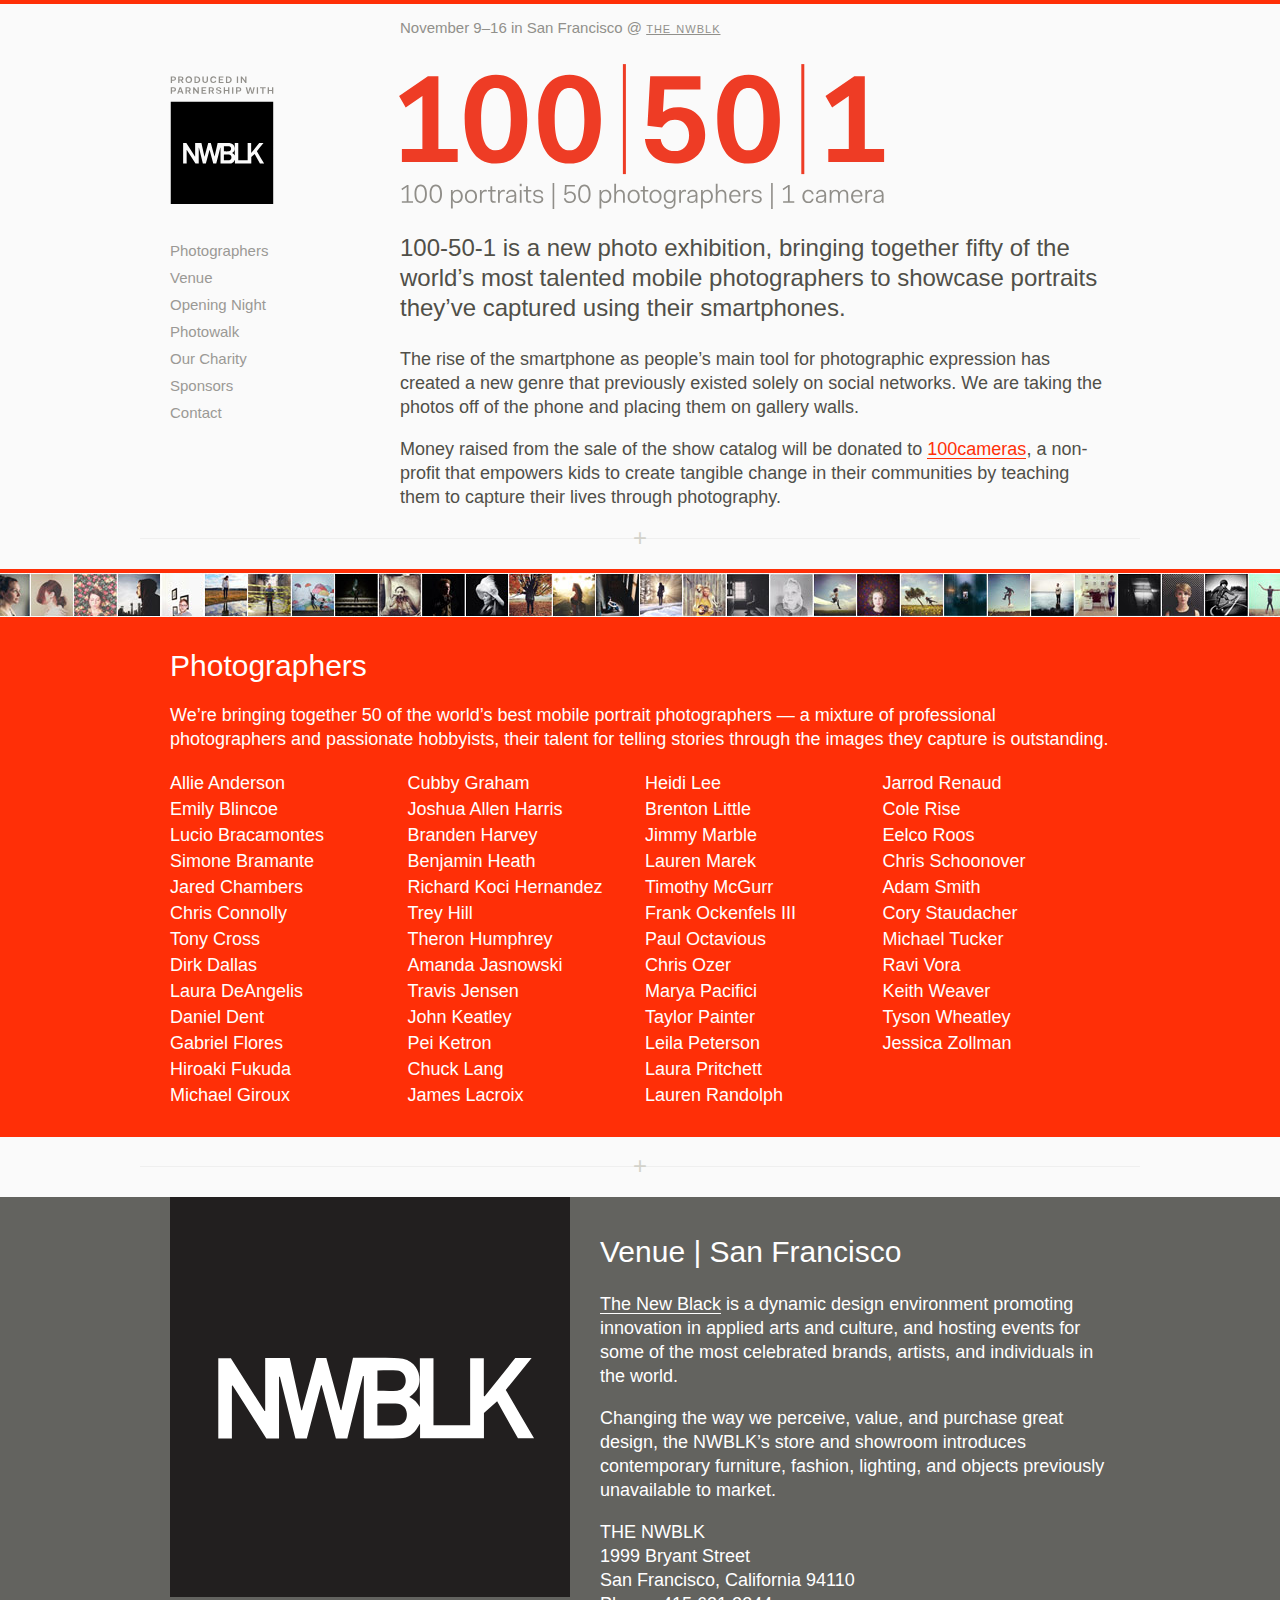
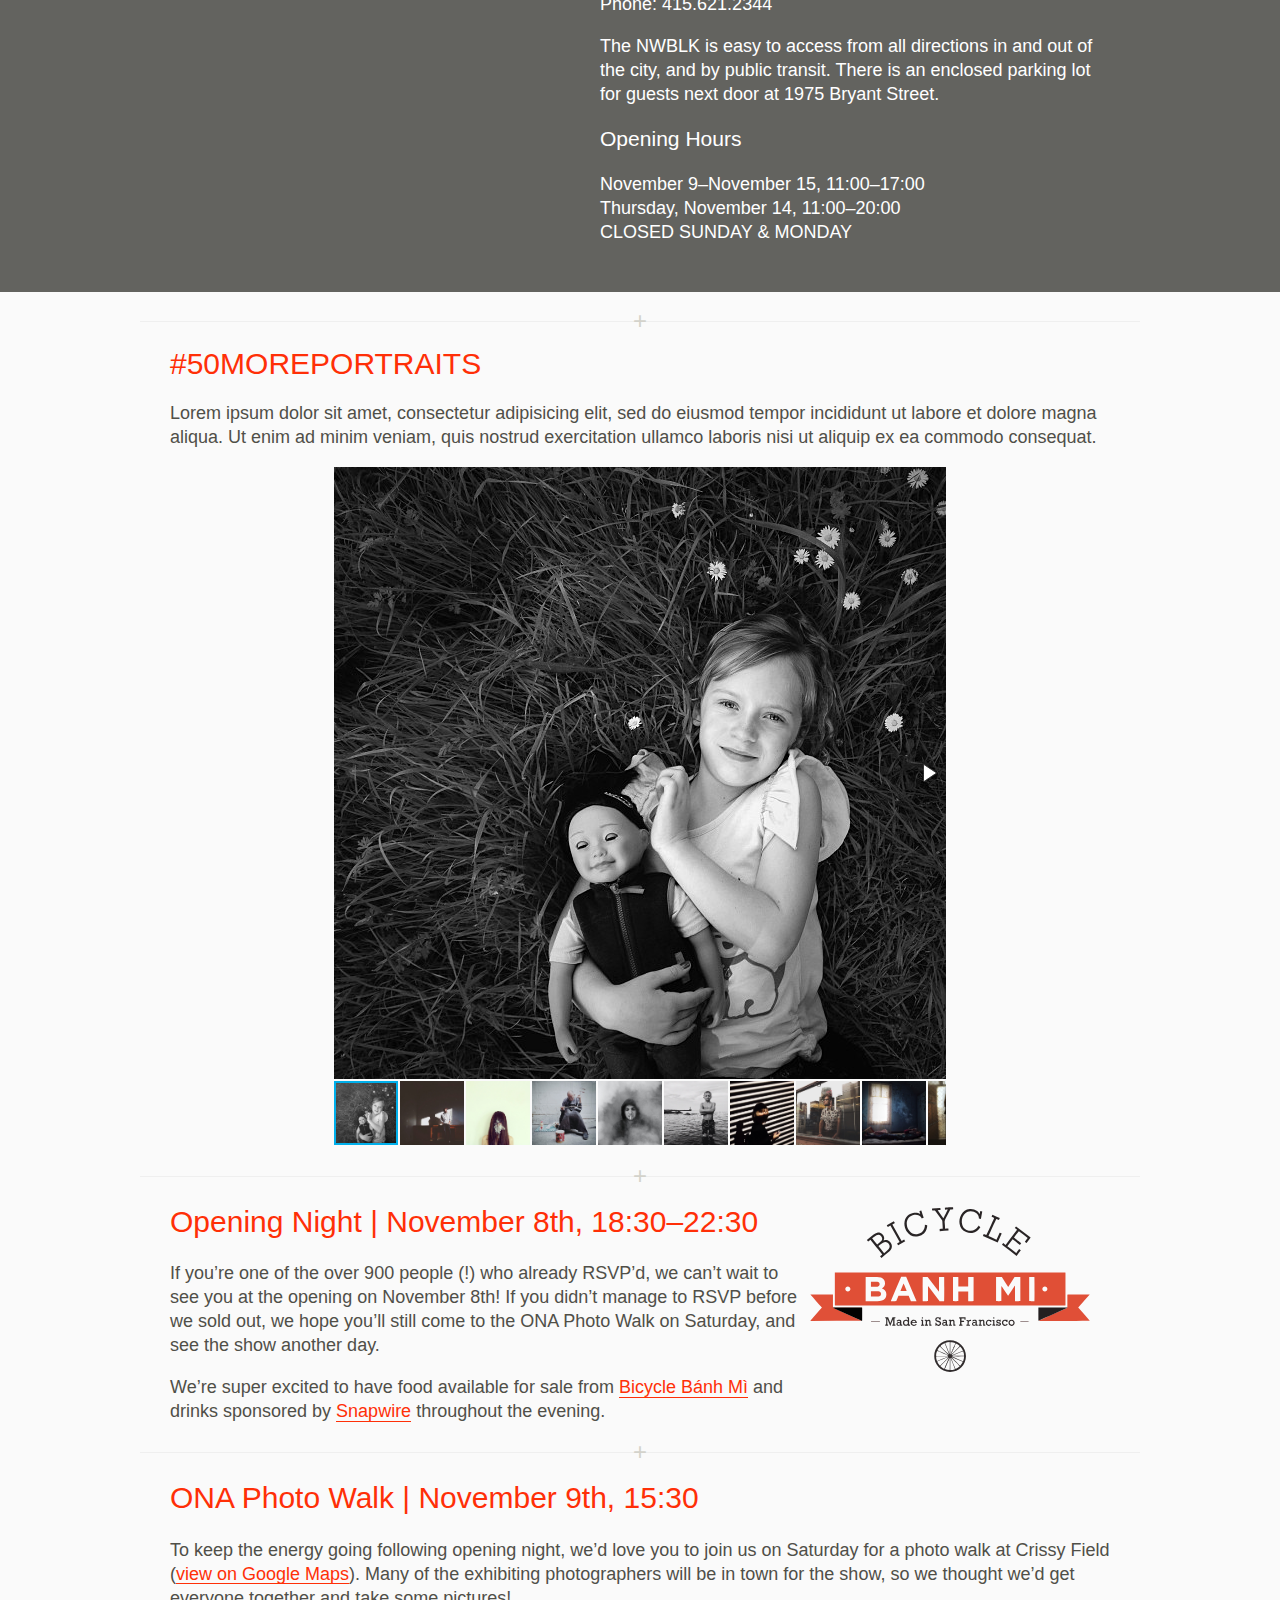
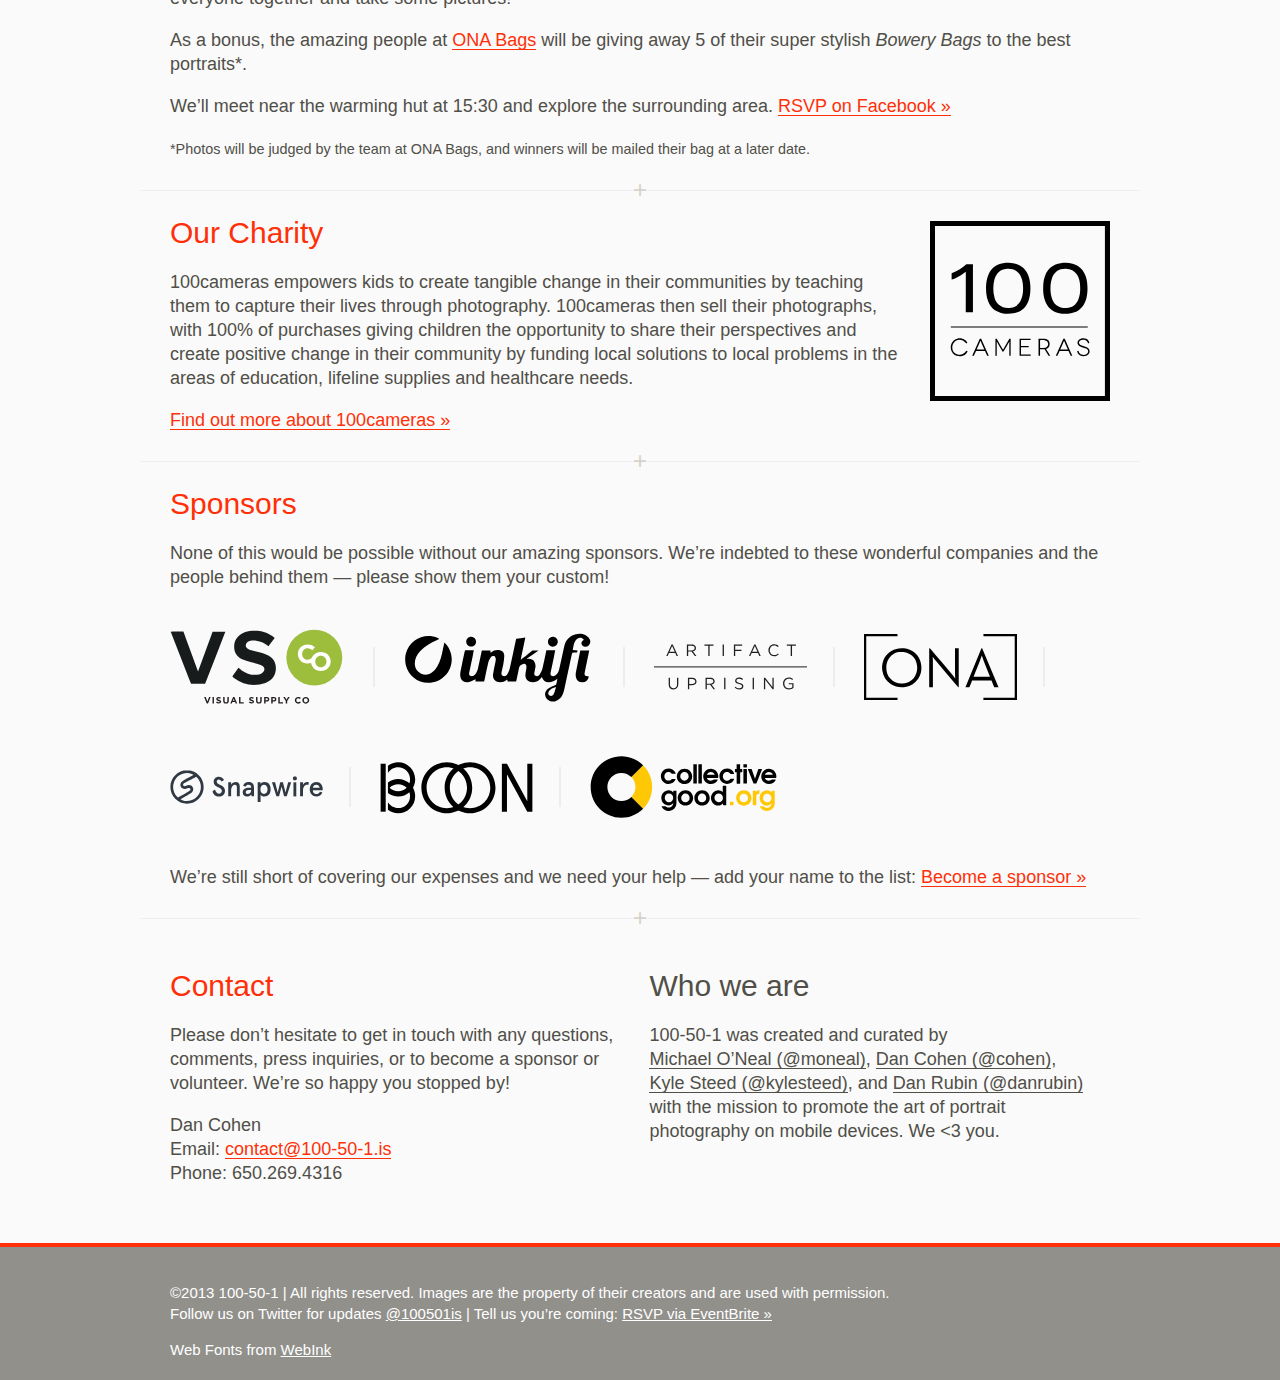
==== 100-50-1.is/index-gallery-dev.html @ 023e26a2 "initial commit" ====
<!DOCTYPE html>
<!--[if lt IE 7]>      <html class="no-js lt-ie9 lt-ie8 lt-ie7"> <![endif]-->
<!--[if IE 7]>         <html class="no-js lt-ie9 lt-ie8"> <![endif]-->
<!--[if IE 8]>         <html class="no-js lt-ie9"> <![endif]-->
<!--[if gt IE 8]><!--> <html class="no-js"> <!--<![endif]-->
    <head>
        <meta charset="utf-8">
        <meta http-equiv="X-UA-Compatible" content="IE=edge,chrome=1">
        <title>100 | 50 | 1 :: 100 portraits, 50 photographers, 1 camera</title>
        <meta name="description" content="100-50-1 is a new photo exhibition, bringing together fifty of the world's most talented mobile photographers to showcase portraits they've captured using their smartphones.">
        <meta name="viewport" content="width=device-width">

        <link rel="stylesheet" href="css/normalize.min.css">
        <link rel="stylesheet" href="css/main.css">
        <link rel="stylesheet" href="js/fotorama-4.6.2/fotorama.css">

        <script src="js/vendor/jquery-1.10.1.min.js"></script>
        <script src="js/fotorama-4.6.2/fotorama.js" charset="utf-8"></script>
        <script src="js/vendor/modernizr-2.6.2-respond-1.1.0.min.js"></script>

        <link href="http://fnt.webink.com/wfs/webink.css/?project=64537E2C-FC84-4438-88D6-CEEAB13E8E3E&fonts=89A66581-A3F4-3AAE-45FD-F57659794979:f=FaktPro-Blond,32A08701-00DD-59BB-ADAB-E9D993C40896:f=FaktPro-SemiBold" rel="stylesheet" type="text/css"/>
    </head>
    <body>
        <!--[if lt IE 7]>
            <p class="chromeframe">You are using an <strong>outdated</strong> browser. Please <a href="http://browsehappy.com/">upgrade your browser</a> or <a href="http://www.google.com/chromeframe/?redirect=true">activate Google Chrome Frame</a> to improve your experience.</p>
        <![endif]-->

        <div class="header-container">
            <header class="wrapper clearfix">
                <h1 class="title">100 | 50 | 1: 100 portraits, 50 photographers, 1 camera</h1>
                <p><b>November 9&ndash;16</b> in San Francisco @ <a href="#venue">the nwblk</a></p>
                <nav>
                    <ul>
                        <li><a href="#photographers">Photographers</a></li>
                        <li><a href="#venue">Venue</a></li>
                        <li><a href="#opening">Opening Night</a></li>
                        <li><a href="#photowalk">Photowalk</a></li>
                        <li><a href="#ourcharity">Our Charity</a></li>
                        <li><a href="#sponsors">Sponsors</a></li>
                        <li><a href="#contact">Contact</a></li>
                    </ul>
                </nav>
            </header>
        </div>

        <div class="main-container">
            <div class="main wrapper clearfix">

                <article id="about">
                    <section>
                        <h2>About</h2>
                        <p><b>100-50-1</b> is a new photo exhibition, bringing together fifty of the world&rsquo;s most talented mobile photographers to showcase portraits they&rsquo;ve captured using their smartphones.</p>

                        <p>The rise of the smartphone as people&rsquo;s main tool for photographic expression has created a new genre that previously existed solely on social networks. We are taking the photos off of the phone and placing them on gallery walls.<!-- <a href="http://100-50-1.eventbrite.com/">RSVP for opening night &raquo;</a> --></p>

                        <p>Money raised from the sale of the show catalog will be donated to <a href="#ourcharity">100cameras</a>, a non-profit that empowers kids to create tangible change in their communities by teaching them to capture their lives through photography.</p>
                    </section>
                </article>

            <div class="photographers-container">
                <article id="photographers">
                    <section class="clearfix">
                        <h2>Photographers</h2>
                        <p>We&rsquo;re bringing together 50 of the world&rsquo;s best mobile portrait photographers — a mixture of professional photographers and passionate hobbyists, their talent for telling stories through the images they capture is outstanding.</p>

                        <ul>
                            <li><a href="http://instagram.com/allistrange">Allie Anderson</a></li>

                            <li><a href="http://instagram.com/thuglifeforevs">Emily Blincoe</a></li>
                            <li><a href="http://instagram.com/luciomx">Lucio Bracamontes</a></li>
                            <li><a href="http://instagram.com/brahmino">Simone Bramante</a></li>

                            <li><a href="http://instagram.com/jaredchambers">Jared Chambers</a></li>
                            <li><a href="http://instagram.com/chrisconnolly">Chris Connolly</a></li>
                            <li><a href="http://instagram.com/tonycross">Tony Cross</a></li>

                            <li><a href="http://instagram.com/dirka">Dirk Dallas</a></li>
                            <li><a href="http://instagram.com/lauradeangelis">Laura DeAngelis</a></li>
                            <li><a href="http://instagram.com/ddent">Daniel Dent</a></li>

                            <li><a href="http://instagram.com/_gabrielflores">Gabriel Flores</a></li>
                            <li><a href="http://instagram.com/hirozzzz">Hiroaki Fukuda</a></li>

                            <li><a href="http://instagram.com/michaelgiroux">Michael Giroux</a></li>
                            <li><a href="http://instagram.com/cubbygraham">Cubby Graham</a></li>

                            <li><a href="http://instagram.com/joshua_allen_harris">Joshua Allen Harris</a></li>
                            <li><a href="http://instagram.com/brandenharvey">Branden Harvey</a></li>
                            <li><a href="http://instagram.com/benjaminheath">Benjamin Heath</a></li>
                            <li><a href="http://instagram.com/koci">Richard Koci Hernandez</a></li>
                            <li><a href="http://instagram.com/squarerootof9">Trey Hill</a></li>
                            <li><a href="http://instagram.com/thiswildidea">Theron Humphrey</a></li>

                            <li><a href="http://instagram.com/hokaytokay">Amanda Jasnowski</a></li>
                            <li><a href="http://instagram.com/travisjensen">Travis Jensen</a></li>

                            <li><a href="http://instagram.com/johnkeatley">John Keatley</a></li>
                            <li><a href="http://instagram.com/pketron">Pei Ketron</a></li>

                            <li><a href="http://instagram.com/rollerodyssey">Chuck Lang</a></li>
                            <li><a href="http://instagram.com/jameslacroix">James Lacroix</a></li>
                            <li><a href="http://instagram.com/badtzxo">Heidi Lee</a></li>
                            <li><a href="http://instagram.com/brenton_clarke">Brenton Little</a></li>

                            <li><a href="http://instagram.com/jimmymarble">Jimmy Marble</a></li>
                            <li><a href="http://instagram.com/laurenmarek">Lauren Marek</a></li>
                            <li><a href="http://instagram.com/13thwitness">Timothy McGurr</a></li>

                            <li><a href="http://instagram.com/fwo3">Frank Ockenfels III</a></li>
                            <li><a href="http://instagram.com/pauloctavious">Paul Octavious</a></li>
                            <li><a href="http://instagram.com/chrisozer">Chris Ozer</a></li>

                            <li><a href="http://instagram.com/_marya_">Marya Pacifici</a></li>
                            <li><a href="http://instagram.com/tpainter">Taylor Painter</a></li>
                            <li><a href="http://instagram.com/dearleila">Leila Peterson</a></li>
                            <li><a href="http://instagram.com/bythebrush">Laura Pritchett</a></li>

                            <li><a href="http://instagram.com/laurenlemon">Lauren Randolph</a></li>
                            <li><a href="http://instagram.com/jarrodreno">Jarrod Renaud</a></li>
                            <li><a href="http://instagram.com/colerise">Cole Rise</a></li>
                            <li><a href="http://instagram.com/croyable">Eelco Roos</a></li>

                            <li><a href="http://instagram.com/cschoonover">Chris Schoonover</a></li>
                            <li><a href="http://instagram.com/adamjoelsmith">Adam Smith</a></li>
                            <li><a href="http://instagram.com/withhearts">Cory Staudacher</a></li>

                            <li><a href="http://instagram.com/mchltckr">Michael Tucker</a></li>

                            <li><a href="http://instagram.com/ravivora">Ravi Vora</a></li>

                            <li><a href="http://instagram.com/keithweaver">Keith Weaver</a></li>
                            <li><a href="http://instagram.com/twheat">Tyson Wheatley</a></li>

                            <li><a href="http://instagram.com/jayzombie">Jessica Zollman</a></li>
                        </ul>
                    </section>
                </article>
            </div>

            <div class="venue-container">
                <article id="venue">
                    <section>
                        <h2>Venue <span>|</span> San Francisco</h2>
                        <p><a href="http://thenwblk.com/">The New Black</a> is a dynamic design environment promoting innovation in applied arts and culture, and hosting events for some of the most celebrated brands, artists, and individuals in the world.</p>

                        <p>Changing the way we perceive, value, and purchase great design, the NWBLK&rsquo;s store and showroom introduces contemporary furniture, fashion, lighting, and objects previously unavailable to market.</p>

                        <p><b>THE NWBLK</b><br>
                        1999 Bryant Street<br>
                        San Francisco, California 94110<br>
                        Phone: 415.621.2344</p>

                        <p>The NWBLK is easy to access from all directions in and out of the city, and by public transit. There is an enclosed parking lot for guests next door at 1975 Bryant Street.</p>

                        <h3>Opening Hours</h3>
                        <p>November 9&ndash;November 15, 11:00&ndash;17:00<br>
                            Thursday, November 14, 11:00&ndash;20:00<br>
                            CLOSED SUNDAY &amp; MONDAY</p>
                    </section>
                </article>
            </div>

            <article id="gallery-50more" class="gallery">
                <section>
                    <h2>#50MOREPORTRAITS</h2>
                    <p>Lorem ipsum dolor sit amet, consectetur adipisicing elit, sed do eiusmod tempor incididunt ut labore et dolore magna aliqua. Ut enim ad minim veniam, quis nostrud exercitation ullamco laboris nisi ut aliquip ex ea commodo consequat.</p>
                    <div class="fotorama" data-nav="thumbs">
                      <img src="img/50MORE/athousandstars.jpg"/>
                      <img src="img/50MORE/atvlobos.jpg"/>
                      <img src="img/50MORE/axlif.jpg"/>
                      <img src="img/50MORE/bannybobanny.jpg"/>
                      <img src="img/50MORE/benjaminedward.jpg"/>
                      <img src="img/50MORE/curious2119.jpg"/>
                      <img src="img/50MORE/danielseunglee.jpg"/>
                      <img src="img/50MORE/donalrey.jpg"/>
                      <img src="img/50MORE/durty2shoes.jpg"/>
                      <img src="img/50MORE/eddielago.jpg"/>
                      <img src="img/50MORE/eknightmare.jpg"/>
                      <img src="img/50MORE/elizabethgilmore.jpg"/>
                      <img src="img/50MORE/emaritraffie.jpg"/>
                      <img src="img/50MORE/farhadsamari.jpg"/>
                      <img src="img/50MORE/jasonmpeterson.jpg"/>
                      <img src="img/50MORE/jordonious.jpg"/>
                      <img src="img/50MORE/joshuandrson.jpg"/>
                      <img src="img/50MORE/k_mao.jpg"/>
                      <img src="img/50MORE/kamercer.jpg"/>
                      <img src="img/50MORE/kat_in_nyc.jpg"/>
                      <img src="img/50MORE/kimhaggstrom.jpg"/>
                      <img src="img/50MORE/klodid.jpg"/>
                      <img src="img/50MORE/kristinrogers.jpg"/>
                      <img src="img/50MORE/lindleymarie.jpg"/>
                      <img src="img/50MORE/lorenbaxter.jpg"/>
                      <img src="img/50MORE/mariannehope.jpg"/>
                      <img src="img/50MORE/mariterecr.jpg"/>
                      <img src="img/50MORE/mark_saldana.jpg"/>
                      <img src="img/50MORE/matthewdenis.jpg"/>
                      <img src="img/50MORE/mikestinson.jpg"/>
                      <img src="img/50MORE/mitchclark.jpg"/>
                      <img src="img/50MORE/noahsheldon.jpg"/>
                      <img src="img/50MORE/palomaparrot.jpg"/>
                      <img src="img/50MORE/petehalvorsen.jpg"/>
                      <img src="img/50MORE/puanindya.jpg"/>
                      <img src="img/50MORE/reallykindofamazing.jpg"/>
                      <img src="img/50MORE/rodneywithers.jpg"/>
                      <img src="img/50MORE/saliminima.jpg"/>
                      <img src="img/50MORE/sashafoto.jpg"/>
                      <img src="img/50MORE/saysthefox.jpg"/>
                      <img src="img/50MORE/shawnroller.jpg"/>
                      <img src="img/50MORE/speeppola.jpg"/>
                      <img src="img/50MORE/sweatengine.jpg"/>
                      <img src="img/50MORE/timlampe.jpg"/>
                      <img src="img/50MORE/trevortht.jpg"/>
                      <img src="img/50MORE/trevortraynor.jpg"/>
                      <img src="img/50MORE/vananooch.jpg"/>
                      <img src="img/50MORE/veekster.jpg"/>
                      <img src="img/50MORE/whighfield.jpg"/>
                      <img src="img/50MORE/xantheb.jpg"/>
                    </div>
                </section>
            </article>

            <article id="opening">
                <section>
                    <h2>Opening Night <span>|</span> November 8th, 18:30&ndash;22:30</h2>
                    <p>If you&rsquo;re one of the over 900 people (!) who already RSVP&rsquo;d, we can&rsquo;t wait to see you at the opening on November 8th! If you didn&rsquo;t manage to RSVP before we sold out, we hope you&rsquo;ll still come to the ONA Photo Walk on Saturday, and see the show another day.</p>

                    <p>We&rsquo;re super excited to have food available for sale from <a href="http://eatbanhmi.com">Bicycle B&aacute;nh M&igrave;</a> and drinks sponsored by <a href="http://snapwi.re/">Snapwire</a> throughout the evening.</p>
                </section>
            </article>

            <div class="photowalk-container">
                <article id="photowalk">
                    <section>
                        <h2>ONA Photo Walk <span>|</span> November 9th, 15:30</h2>
                        <p>To keep the energy going following opening night, we&rsquo;d love you to join us on Saturday for a photo walk at Crissy Field (<a href="https://maps.google.com/maps?q=Crissy+Field+Warming+Huts+Bookstore+%26+Cafe&hl=en&ll=37.808699,-122.470715&spn=0.012528,0.019205&sll=27.698638,-83.804601&sspn=14.347868,19.665527&t=h&z=16&iwloc=A"> view on Google Maps</a>). Many of the exhibiting photographers will be in town for the show, so we thought we&rsquo;d get everyone together and take some pictures!</p>

                        <p>As a bonus, the amazing people at <a href="http://onabags.com/">ONA Bags</a> will be giving away 5 of their super stylish <i>Bowery Bags</i> to the best portraits<!--  that use the <b>#100501photowalk</b> hashtag -->*.</p>

                        <p>We&rsquo;ll meet near the warming hut at 15:30 and explore the surrounding area. <a href="https://www.facebook.com/events/416431878457251/">RSVP on Facebook &raquo;</a></p>

                        <p><small>*Photos will be judged by the team at ONA Bags, and winners will be mailed their bag at a later date.</small></p>
                    </section>
                </article>
            </div>

                <article id="ourcharity">
                    <section>
                        <h2>Our Charity</h2>
                        <p><b>100cameras</b> empowers kids to create tangible change in their communities by teaching them to capture their lives through photography. 100cameras then sell their photographs, with 100% of purchases giving children the opportunity to share their perspectives and create positive change in their community by funding local solutions to local problems in the areas of education, lifeline supplies and healthcare needs.</p>

                        <p><a href="http://100cameras.org/">Find out more about 100cameras &raquo;</a></p>
                    </section>
                </article>

                <article id="sponsors">
                    <section>
                        <h2>Sponsors</h2>
                        <p>None of this would be possible without our amazing sponsors. We&rsquo;re indebted to these wonderful companies and the people behind them — please show them your custom!</p>

                        <ul class="clearfix">
                            <li class="vsco"><a href="http://vsco.co/" title="Visual Supply Co">VSCO</a></li>
                            <li class="inkifi"><a href="http://inkifi.com/">Inkifi</a></li>
                            <li class="artifactuprising"><a href="http://artifactuprising.com/">Artifact Uprising</a></li>
                            <li class="ona"><a href="http://onabags.com/">ONA Bags</a></li>
                            <li class="snapwire"><a href="http://snapwi.re/">Snapwire</a></li>
                            <li class="boon"><a href="http://http://boondesign.com/">Boon Design</a></li>
                            <li class="collectivegood"><a href="http://collectivegood.org/">Collective Good</a></li>
                        </ul>

                        <p>We&rsquo;re still short of covering our expenses and we need your help — add your name to the list: <a href="mailto:contact@100-50-1.is?subject=[100-50-1] Sponsorship">Become a sponsor &raquo;</a></p>
                    </section>
                </article>

                <article id="contact" class="clearfix">
                    <section>
                        <h2>Contact</h2>
                        <p>Please don&rsquo;t hesitate to get in touch with any questions, comments, press inquiries, or to become a sponsor or volunteer. We&rsquo;re so happy you stopped by!

                        <p><b>Dan Cohen</b><br>
                        Email: <a href="mailto:contact@100-50-1.is?subject=[100-50-1] ">contact@100-50-1.is</a><br>
                        Phone: 650.269.4316</p>
                    </section>

                    <section>
                        <h2>Who we are</h2>
                        <p><b>100-50-1</b> was created and curated by <a href="http://instagram.com/moneal">Michael O&rsquo;Neal (@moneal)</a>, <a href="http://instagram.com/cohen">Dan Cohen (@cohen)</a>, <a href="http://instagram.com/kylesteed">Kyle Steed (@kylesteed)</a>, and <a href="http://instagram.com/danrubin">Dan Rubin (@danrubin)</a> with the mission to promote the art of portrait photography on mobile devices. We <3 you.</p>
                    </section>
                </article>

            </div> <!-- #main -->
        </div> <!-- #main-container -->

        <div class="footer-container">
            <footer class="wrapper">
                <p><b>&copy;2013 100-50-1</b> | All rights reserved. Images are the property of their creators and are used with permission.<br>
                Follow us on Twitter for updates <a href="http://twitter.com/100501is">@100501is</a> | Tell us you&rsquo;re coming: <a href="http://100-50-1.eventbrite.com/">RSVP via EventBrite &raquo;</a></p>

                <div id="webink-badge">
                    Web Fonts from <a href="http://www.webink.com">WebInk</a>
                </div>
            </footer>
        </div>

        <script>
          (function(i,s,o,g,r,a,m){i['GoogleAnalyticsObject']=r;i[r]=i[r]||function(){
          (i[r].q=i[r].q||[]).push(arguments)},i[r].l=1*new Date();a=s.createElement(o),
          m=s.getElementsByTagName(o)[0];a.async=1;a.src=g;m.parentNode.insertBefore(a,m)
          })(window,document,'script','//www.google-analytics.com/analytics.js','ga');

          ga('create', 'UA-43973835-1', '100-50-1.is');
          ga('send', 'pageview');
        </script>
    </body>
</html>
---- 100-50-1.is/css/main.css ----
/* ==========================================================================
   HTML5 Boilerplate styles - h5bp.com (generated via initializr.com)
   ========================================================================== */

html,
button,
input,
select,
textarea {
    color:#504f48;
}

body {
    font-size:1em;
    line-height:1.4;
}

::-moz-selection {
    background:#b3d4fc;
    text-shadow:none;
}

::selection {
    background:#b3d4fc;
    text-shadow:none;
}

hr {
    display:block;
    height:1px;
    border:0;
    border-top:1px solid #ccc;
    margin:1em 0;
    padding:0;
}

img {
    vertical-align:middle;
}

fieldset {
    border:0;
    margin:0;
    padding:0;
}

textarea {
    resize:vertical;
}

.chromeframe {
    margin:0.2em 0;
    background:#ccc;
    color:#000;
    padding:0.2em 0;
}


/* ===== Initializr Styles ==================================================
   Author:Jonathan Verrecchia - verekia.com/initializr/responsive-template
   ========================================================================== */

body {
    font:18px/24px FaktPro-Blond, Helvetica, Helvetica Neue, Arial;
}

h1, h2, h3, b {
    font-family:FaktPro-SemiBold, Helvetica, Helvetica Neue, Arial;
    font-weight:normal;
}


/* ==============
    MOBILE:Menu
   ============== */

nav {
    display:none;
}


/* ==============
    MOBILE:Main
   ============== */

.main {

}



/* ===============
    ALL:IE Fixes
   =============== */

.ie7 .title {
    padding-top:20px;
}


/* ==========================================================================
   Author's custom styles
   ========================================================================== */

body, .footer-container {
    border-top:4px solid #ff2f07;
}

body {
    background-color:#fafafa;

}

/* allow the nav to sit above the #about section */
.header-container {
    position: relative;
    z-index:1;
}
.main-container {
    position: relative;
    z-index:0;
}

header {
    position:relative;
}

header p {
    position:absolute;
    top:0;
    left:0;
    width:60%;
    padding:0 20%;
    text-align:center;
    font-size:15px;
    line-height:18px;
    color:#91908b;
}
header p a {
    color:#91908b;
    font-variant:small-caps;
    letter-spacing:1px;
}

h1.title {
    position:relative;
    left:-3px;
    width:300px;
    height:90px;
    margin:66px auto 0;
    background:url(../img/logo-100-50-1.svg) no-repeat;
    text-indent:-999em;
    background-size:100%;
}

.main article {
    position:relative;
    margin-bottom:60px;
}

.main section {
    padding:0 10px;
}

.main article a {
    display:inline-block;
    line-height:.95;
    color:#ff3008;
    font-family:FaktPro-SemiBold, Helvetica, Helvetica Neue, Arial;
    text-decoration:none;
    border-bottom:1px solid;
}
    .main article#photographers a,
    .main article#venue a {
        color:#fff;
    }

.main article a:hover {
    opacity:1;
}

.main article:before {
    content:'';
    position:absolute;
    bottom:-30px;
    height:1px;
    width:100%;
    background-color:#efefef;
}
.main article:after {
    content:'+';
    font-family:FaktPro-SemiBold, Helvetica, Helvetica Neue, Arial;
    font-size:24px;
    line-height:21px;
    height:24px;
    width:18px;
    color:#d3d2cb;
    position:absolute;
    left:50%;
    margin-left:-9px;
    bottom:-42px;
    text-align:center;
}

.main article#contact:before,
.main article#contact:after {
    display:none;
}

.main article h1 {
    font-size:2em;
}

#photographers ul {
    margin:0 0 0 -14px;
    padding:0;
    width:100%;
    list-style:none;
    float:left;

    -moz-column-count:1;
    -moz-column-gap:10px;
    -webkit-column-count:1;
    -webkit-column-gap:10px;
}
    #photographers ul li {
        position: relative;
        padding-left:14px;
    }
        #photographers ul a {
            display:inline-block;
            padding:6px 0 0;
            line-height:16px;
            text-decoration:none;
            border-bottom:1px solid transparent;
        }
        #photographers ul a:visited {
            color:inherit;
        }
        #photographers ul a:hover {
            border-color:#fff;
        }
        #photographers ul a:hover:before {
            content:'+';
            position: absolute;
            display:inline-block;
            width:14px;
            margin-left:-14px;
            color:#fff;
        }

h2 {
    font-size:30px;
    color:#ff2f07;
}
    h2 span {
        font-family:FaktPro-Blond, Helvetica, Helvetica Neue, Arial;
    }
    #about h2 {
        display:none;
    }
    #photographers h2,
    #venue h2 {
        color:#fff;
    }
        #venue h2,
        #opening h2,
        #photowalk h2 {
            line-height:1;
        }
    #contact section:last-child h2,
    #contact section:last-child a {
        color:inherit;
    }
#about p:first-of-type {
    font-size:24px;
    line-height:30px;
}

.photographers-container {
    background:#ff2f07 url(../img/filmstrip.jpg) repeat-x 50% 4px;
    color:#fff;
}
#photographers {
    padding:60px 0 30px;
}

.venue-container {
    background-color:#63635f;
    color:#fff;
}
#venue {
    padding:15px 0;
}

/*Galleries ===================================================================*/
@media (min-device-width: 415px) {
  .gallery .fotorama {
    width: 612px;
    margin: 0 auto;
  }
}

#sponsors ul {
    list-style:none;
    padding:0;
}
    #sponsors ul li {
        width:100%;
    }

#sponsors ul li a {
    width:100%;
    height:100px;
    padding-bottom:20px;
    text-indent:-999em;
    background-repeat: no-repeat;
    background-position: 50%;
    background-size: 30% auto;
    border-bottom:2px solid #ededed;
}
    #sponsors ul li:last-child a {
        border:none;
    }
        .vsco a {
            background-image:url(../img/logo-vsco.svg);
        }
        .inkifi a {
            background-image:url(../img/logo-inkifi.svg);
        }
        .artifactuprising a {
            background-image:url(../img/logo-artifactuprising.svg);
        }
        .ona a {
            background-image:url(../img/logo-ona.svg);
        }
        .snapwire a {
            background-image:url(../img/logo-snapwire.svg);
        }
        .boon a {
            background-image:url(../img/logo-boon.svg);
        }
        .collectivegood a {
            background-image:url(../img/logo-collectivegood.svg);
        }

#contact section {
    margin-bottom:40px;
}

.footer-container {
    background-color:#91908b;
    color:#fff;
    font-size:15px;
    line-height:21px;
}
.footer-container footer {
    padding:20px 10px;
}
footer br {
    margin-bottom:18px;
}
footer a,
footer a:visited {
    color:#fff;
    font-family:FaktPro-SemiBold, Helvetica, Helvetica Neue, Arial;
}





/* ==========================================================================
   Browser/bug testing styles
   ========================================================================== */

/*article {
    box-shadow:0 0 0 1px rgba(0,0,0,.4);
}
section {
    background-color: rgba(0,0,0,.2);
}*/


/* ==========================================================================
   Media Queries
   ========================================================================== */

@media only screen and (min-width:480px) {

/* ====================
    INTERMEDIATE:Menu
   ==================== */

    nav a {

    }

    nav li:first-child a {

    }

    nav li:last-child a {

    }

/* ====================
    INTERMEDIATE:Main
   ==================== */

    h1.title {
        width:420px;
        height:130px;
        margin:60px auto 0;
    }

    #photographers ul {
        -moz-column-count:2;
        -moz-column-gap:10px;
        -webkit-column-count:2;
        -webkit-column-gap:10px;
    }

    #opening {
        background:url(../img/logo-bbm.svg) no-repeat 97% top;
        background-size: 280px auto;
    }
        #opening section {
            padding-right:300px;
        }

    #ourcharity {
        background:url(../img/logo-100cameras.svg) no-repeat 97% top;
    }
        #ourcharity section {
            padding-right:210px;
        }


/* ========================
    INTERMEDIATE:IE Fixes
   ======================== */

    /*nav ul li {
        display:inline;
    }*/

    .oldie nav a {
        margin:0 0.7%;
    }
}

@media only screen and (min-width:768px) {

/* ====================
    WIDE:CSS3 Effects
   ==================== */



/* ============
    WIDE:Menu
   ============ */

    nav {
        position:absolute;
        width:190px;
        left:20px;
        top:234px;
        display:block;
        margin-top:-163px;
        padding-top:163px;
        background:url(../img/logo-nwblk-partner.svg) no-repeat;
        background-size:55% auto;
    }

    nav ul {
        margin:0;
        padding:0;
        font-family:FaktPro-SemiBold, Helvetica, Helvetica Neue, Arial;
    }

    nav a {
        position:relative;
        display:inline-block;
        margin-bottom:5px;
        padding:5px 0 0;
        font-size:15px;
        line-height:15px;
        text-decoration:none;
        color:#9a9995;
        border-bottom:2px solid transparent;
    }

    nav a:visited {
        color:#9a9995;
    }

    nav a:hover {
        color:#ff3008;
        border-color:#e0dfde;
    }
    nav a:hover:before {
        content:'+';
        position:absolute;
        left:-12px;
        color:#c7c6bf;
    }

/* ============
    WIDE:Main
   ============ */

    header,
    article,
    footer {

    }

    .main section {
        padding:0 20px;
    }

    h1.title {
        width:489px;
        height:145px;
        margin-top:60px;
        margin-left:230px;
        background:url(../img/logo-100-50-1.svg) no-repeat;
        text-indent:-999em;
    }

    header p {
        top:0;
        left:230px;
        width:auto;
        padding:0;
    }

    #about section {
        margin-left:230px;
        padding:0;
    }

    #photographers ul {
        -moz-column-count:3;
        -moz-column-gap:10px;
        -webkit-column-count:3;
        -webkit-column-gap:10px;
    }

    #venue {
        padding:0;
        background:url(../img/logo-nwblk.svg) no-repeat;
    }

    #venue section {
        padding:15px 0 30px 430px;
    }

    #sponsors ul li,
    #sponsors ul li a {
        float:left;
    }
    #sponsors ul li {
        width:auto;
        margin-right:20px;
    }
        #sponsors ul li:last-child {
            margin-right:0;
        }
    #sponsors ul li a {
        position:relative;
        border:none;
        padding-right:20px;
        background-position: 0 50%;
        background-size: 85% auto;
    }
        #sponsors ul li a:after {
            content:'';
            position:absolute;
            right:-1px;
            top:50%;
            margin-top:-20px;
            width:2px;
            height:40px;
            background-color:#ededed;
        }
            #sponsors ul li:last-child a:after {
                display:none;
            }
            #sponsors .vsco a {
                width:174px;
            }
            #sponsors .inkifi a {
                width:190px;
            }
            #sponsors .artifactuprising a {
                width:150px;
            }
            #sponsors .ona a {
                width:150px;
            }
            #sponsors .snapwire a {
                width:150px;
            }
            #sponsors .boon a {
                width:150px;
            }
            #sponsors .collectivegood a {
                width:190px;
            }

    #contact section {
        float:left;
        width:44%;
    }
        #contact section:last-child {
            float:right;
        }

    footer br {
        margin-bottom:0;
    }
}

@media only screen and (min-width:980px) {

/* ===============
    Maximal Width
   =============== */

    header,
    article,
    footer {
        max-width:940px; /* 1000px - 60px/10% for margins */
        margin:0 auto;
    }

    nav {
        left:0px;
    }

    .main section {
        padding:0;
    }

    .main article:before {
        margin-left:-30px;
        width:1000px;
    }

    #photographers ul {
        -moz-column-count:4;
        -moz-column-gap:10px;
        -webkit-column-count:4;
        -webkit-column-gap:10px;
    }

    #ourcharity {
        background-position:right top;
    }

    #sponsors ul li {
        margin-right:30px;
    }
        #sponsors ul li a {
            padding-right:30px;
        }

    #contact section {
        width:49%;
    }
}

/* ==========================================================================
   Helper classes
   ========================================================================== */

.ir {
    background-color:transparent;
    border:0;
    overflow:hidden;
    *text-indent:-9999px;
}

.ir:before {
    content:"";
    display:block;
    width:0;
    height:150%;
}

.hidden {
    display:none !important;
    visibility:hidden;
}

.visuallyhidden {
    border:0;
    clip:rect(0 0 0 0);
    height:1px;
    margin:-1px;
    overflow:hidden;
    padding:0;
    position:absolute;
    width:1px;
}

.visuallyhidden.focusable:active,
.visuallyhidden.focusable:focus {
    clip:auto;
    height:auto;
    margin:0;
    overflow:visible;
    position:static;
    width:auto;
}

.invisible {
    visibility:hidden;
}

.clearfix:before,
.clearfix:after {
    content:" ";
    display:table;
}

.clearfix:after {
    clear:both;
}

.clearfix {
    *zoom:1;
}

/* ==========================================================================
   Print styles
   ========================================================================== */

@media print {
    * {
        background:transparent !important;
        color:#000 !important; /* Black prints faster:h5bp.com/s */
        box-shadow:none !important;
        text-shadow:none !important;
    }

    a,
    a:visited {
        text-decoration:underline;
    }

    a[href]:after {
        content:" (" attr(href) ")";
    }

    abbr[title]:after {
        content:" (" attr(title) ")";
    }

    /*
     * Don't show links for images, or javascript/internal links
     */

    .ir a:after,
    a[href^="javascript:"]:after,
    a[href^="#"]:after {
        content:"";
    }

    pre,
    blockquote {
        border:1px solid #999;
        page-break-inside:avoid;
    }

    thead {
        display:table-header-group; /* h5bp.com/t */
    }

    tr,
    img {
        page-break-inside:avoid;
    }

    img {
        max-width:100% !important;
    }

    @page {
        margin:0.5cm;
    }

    p,
    h2,
    h3 {
        orphans:3;
        widows:3;
    }

    h2,
    h3 {
        page-break-after:avoid;
    }
}
---- 100-50-1.is/js/fotorama-4.6.2/fotorama.css ----
/*!
 * Fotorama 4.6.2 | http://fotorama.io/license/
 */
.fotorama__arr:focus:after,.fotorama__fullscreen-icon:focus:after,.fotorama__html,.fotorama__img,.fotorama__nav__frame:focus .fotorama__dot:after,.fotorama__nav__frame:focus .fotorama__thumb:after,.fotorama__stage__frame,.fotorama__stage__shaft,.fotorama__video iframe{position:absolute;width:100%;height:100%;top:0;right:0;left:0;bottom:0}.fotorama--fullscreen,.fotorama__img{max-width:99999px!important;max-height:99999px!important;min-width:0!important;min-height:0!important;border-radius:0!important;box-shadow:none!important;padding:0!important}.fotorama__wrap .fotorama__grab{cursor:move;cursor:-webkit-grab;cursor:-o-grab;cursor:-ms-grab;cursor:grab}.fotorama__grabbing *{cursor:move;cursor:-webkit-grabbing;cursor:-o-grabbing;cursor:-ms-grabbing;cursor:grabbing}.fotorama__spinner{position:absolute!important;top:50%!important;left:50%!important}.fotorama__wrap--css3 .fotorama__arr,.fotorama__wrap--css3 .fotorama__fullscreen-icon,.fotorama__wrap--css3 .fotorama__nav__shaft,.fotorama__wrap--css3 .fotorama__stage__shaft,.fotorama__wrap--css3 .fotorama__thumb-border,.fotorama__wrap--css3 .fotorama__video-close,.fotorama__wrap--css3 .fotorama__video-play{-webkit-transform:translate3d(0,0,0);transform:translate3d(0,0,0)}.fotorama__caption,.fotorama__nav:after,.fotorama__nav:before,.fotorama__stage:after,.fotorama__stage:before,.fotorama__wrap--css3 .fotorama__html,.fotorama__wrap--css3 .fotorama__nav,.fotorama__wrap--css3 .fotorama__spinner,.fotorama__wrap--css3 .fotorama__stage,.fotorama__wrap--css3 .fotorama__stage .fotorama__img,.fotorama__wrap--css3 .fotorama__stage__frame{-webkit-transform:translateZ(0);transform:translateZ(0)}.fotorama__arr:focus,.fotorama__fullscreen-icon:focus,.fotorama__nav__frame{outline:0}.fotorama__arr:focus:after,.fotorama__fullscreen-icon:focus:after,.fotorama__nav__frame:focus .fotorama__dot:after,.fotorama__nav__frame:focus .fotorama__thumb:after{content:'';border-radius:inherit;background-color:rgba(0,175,234,.5)}.fotorama__wrap--video .fotorama__stage,.fotorama__wrap--video .fotorama__stage__frame--video,.fotorama__wrap--video .fotorama__stage__frame--video .fotorama__html,.fotorama__wrap--video .fotorama__stage__frame--video .fotorama__img,.fotorama__wrap--video .fotorama__stage__shaft{-webkit-transform:none!important;transform:none!important}.fotorama__wrap--css3 .fotorama__nav__shaft,.fotorama__wrap--css3 .fotorama__stage__shaft,.fotorama__wrap--css3 .fotorama__thumb-border{transition-property:-webkit-transform,width;transition-property:transform,width;transition-timing-function:cubic-bezier(0.1,0,.25,1);transition-duration:0ms}.fotorama__arr,.fotorama__fullscreen-icon,.fotorama__no-select,.fotorama__video-close,.fotorama__video-play,.fotorama__wrap{-webkit-user-select:none;-moz-user-select:none;-ms-user-select:none;user-select:none}.fotorama__select{-webkit-user-select:text;-moz-user-select:text;-ms-user-select:text;user-select:text}.fotorama__nav,.fotorama__nav__frame{margin:auto;padding:0}.fotorama__caption__wrap,.fotorama__nav__frame,.fotorama__nav__shaft{-moz-box-orient:vertical;display:inline-block;vertical-align:middle;*display:inline;*zoom:1}.fotorama__wrap *{box-sizing:content-box}.fotorama__caption__wrap{box-sizing:border-box}.fotorama--hidden,.fotorama__load{position:absolute;left:-99999px;top:-99999px;z-index:-1}.fotorama__arr,.fotorama__fullscreen-icon,.fotorama__nav,.fotorama__nav__frame,.fotorama__nav__shaft,.fotorama__stage__frame,.fotorama__stage__shaft,.fotorama__video-close,.fotorama__video-play{-webkit-tap-highlight-color:transparent}.fotorama__arr,.fotorama__fullscreen-icon,.fotorama__video-close,.fotorama__video-play{background:url(fotorama.png) no-repeat}@media (-webkit-min-device-pixel-ratio:1.5),(min-resolution:2dppx){.fotorama__arr,.fotorama__fullscreen-icon,.fotorama__video-close,.fotorama__video-play{background:url(fotorama@2x.png) no-repeat;background-size:96px 160px}}.fotorama__thumb{background-color:#7f7f7f;background-color:rgba(127,127,127,.2)}@media print{.fotorama__arr,.fotorama__fullscreen-icon,.fotorama__thumb-border,.fotorama__video-close,.fotorama__video-play{background:none!important}}.fotorama{min-width:1px;overflow:hidden}.fotorama:not(.fotorama--unobtrusive)>:not(:first-child){display:none}.fullscreen{width:100%!important;height:100%!important;max-width:100%!important;max-height:100%!important;margin:0!important;padding:0!important;overflow:hidden!important;background:#000}.fotorama--fullscreen{position:absolute!important;top:0!important;left:0!important;right:0!important;bottom:0!important;float:none!important;z-index:2147483647!important;background:#000;width:100%!important;height:100%!important;margin:0!important}.fotorama--fullscreen .fotorama__nav,.fotorama--fullscreen .fotorama__stage{background:#000}.fotorama__wrap{-webkit-text-size-adjust:100%;position:relative;direction:ltr;z-index:0}.fotorama__wrap--rtl .fotorama__stage__frame{direction:rtl}.fotorama__nav,.fotorama__stage{overflow:hidden;position:relative;max-width:100%}.fotorama__wrap--pan-y{-ms-touch-action:pan-y}.fotorama__wrap .fotorama__pointer{cursor:pointer}.fotorama__wrap--slide .fotorama__stage__frame{opacity:1!important}.fotorama__stage__frame{overflow:hidden}.fotorama__stage__frame.fotorama__active{z-index:8}.fotorama__wrap--fade .fotorama__stage__frame{display:none}.fotorama__wrap--fade .fotorama__fade-front,.fotorama__wrap--fade .fotorama__fade-rear,.fotorama__wrap--fade .fotorama__stage__frame.fotorama__active{display:block;left:0;top:0}.fotorama__wrap--fade .fotorama__fade-front{z-index:8}.fotorama__wrap--fade .fotorama__fade-rear{z-index:7}.fotorama__wrap--fade .fotorama__fade-rear.fotorama__active{z-index:9}.fotorama__wrap--fade .fotorama__stage .fotorama__shadow{display:none}.fotorama__img{-ms-filter:"alpha(Opacity=0)";filter:alpha(opacity=0);opacity:0;border:none!important}.fotorama__error .fotorama__img,.fotorama__loaded .fotorama__img{-ms-filter:"alpha(Opacity=100)";filter:alpha(opacity=100);opacity:1}.fotorama--fullscreen .fotorama__loaded--full .fotorama__img,.fotorama__img--full{display:none}.fotorama--fullscreen .fotorama__loaded--full .fotorama__img--full{display:block}.fotorama__wrap--only-active .fotorama__nav,.fotorama__wrap--only-active .fotorama__stage{max-width:99999px!important}.fotorama__wrap--only-active .fotorama__stage__frame{visibility:hidden}.fotorama__wrap--only-active .fotorama__stage__frame.fotorama__active{visibility:visible}.fotorama__nav{font-size:0;line-height:0;text-align:center;display:none;white-space:nowrap;z-index:5}.fotorama__nav__shaft{position:relative;left:0;top:0;text-align:left}.fotorama__nav__frame{position:relative;cursor:pointer}.fotorama__nav--dots{display:block}.fotorama__nav--dots .fotorama__nav__frame{width:18px;height:30px}.fotorama__nav--dots .fotorama__nav__frame--thumb,.fotorama__nav--dots .fotorama__thumb-border{display:none}.fotorama__nav--thumbs{display:block}.fotorama__nav--thumbs .fotorama__nav__frame{padding-left:0!important}.fotorama__nav--thumbs .fotorama__nav__frame:last-child{padding-right:0!important}.fotorama__nav--thumbs .fotorama__nav__frame--dot{display:none}.fotorama__dot{display:block;width:4px;height:4px;position:relative;top:12px;left:6px;border-radius:6px;border:1px solid #7f7f7f}.fotorama__nav__frame:focus .fotorama__dot:after{padding:1px;top:-1px;left:-1px}.fotorama__nav__frame.fotorama__active .fotorama__dot{width:0;height:0;border-width:3px}.fotorama__nav__frame.fotorama__active .fotorama__dot:after{padding:3px;top:-3px;left:-3px}.fotorama__thumb{overflow:hidden;position:relative;width:100%;height:100%}.fotorama__nav__frame:focus .fotorama__thumb{z-index:2}.fotorama__thumb-border{position:absolute;z-index:9;top:0;left:0;border-style:solid;border-color:#00afea;background-image:linear-gradient(to bottom right,rgba(255,255,255,.25),rgba(64,64,64,.1))}.fotorama__caption{position:absolute;z-index:12;bottom:0;left:0;right:0;font-family:'Helvetica Neue',Arial,sans-serif;font-size:14px;line-height:1.5;color:#000}.fotorama__caption a{text-decoration:none;color:#000;border-bottom:1px solid;border-color:rgba(0,0,0,.5)}.fotorama__caption a:hover{color:#333;border-color:rgba(51,51,51,.5)}.fotorama__wrap--rtl .fotorama__caption{left:auto;right:0}.fotorama__wrap--no-captions .fotorama__caption,.fotorama__wrap--video .fotorama__caption{display:none}.fotorama__caption__wrap{background-color:#fff;background-color:rgba(255,255,255,.9);padding:5px 10px}@-webkit-keyframes spinner{0%{-webkit-transform:rotate(0);transform:rotate(0)}100%{-webkit-transform:rotate(360deg);transform:rotate(360deg)}}@keyframes spinner{0%{-webkit-transform:rotate(0);transform:rotate(0)}100%{-webkit-transform:rotate(360deg);transform:rotate(360deg)}}.fotorama__wrap--css3 .fotorama__spinner{-webkit-animation:spinner 24s infinite linear;animation:spinner 24s infinite linear}.fotorama__wrap--css3 .fotorama__html,.fotorama__wrap--css3 .fotorama__stage .fotorama__img{transition-property:opacity;transition-timing-function:linear;transition-duration:.3s}.fotorama__wrap--video .fotorama__stage__frame--video .fotorama__html,.fotorama__wrap--video .fotorama__stage__frame--video .fotorama__img{-ms-filter:"alpha(Opacity=0)";filter:alpha(opacity=0);opacity:0}.fotorama__select{cursor:auto}.fotorama__video{top:32px;right:0;bottom:0;left:0;position:absolute;z-index:10}@-moz-document url-prefix(){.fotorama__active{box-shadow:0 0 0 transparent}}.fotorama__arr,.fotorama__fullscreen-icon,.fotorama__video-close,.fotorama__video-play{position:absolute;z-index:11;cursor:pointer}.fotorama__arr{position:absolute;width:32px;height:32px;top:50%;margin-top:-16px}.fotorama__arr--prev{left:2px;background-position:0 0}.fotorama__arr--next{right:2px;background-position:-32px 0}.fotorama__arr--disabled{pointer-events:none;cursor:default;*display:none;opacity:.1}.fotorama__fullscreen-icon{width:32px;height:32px;top:2px;right:2px;background-position:0 -32px;z-index:20}.fotorama__arr:focus,.fotorama__fullscreen-icon:focus{border-radius:50%}.fotorama--fullscreen .fotorama__fullscreen-icon{background-position:-32px -32px}.fotorama__video-play{width:96px;height:96px;left:50%;top:50%;margin-left:-48px;margin-top:-48px;background-position:0 -64px;opacity:0}.fotorama__wrap--css2 .fotorama__video-play,.fotorama__wrap--video .fotorama__stage .fotorama__video-play{display:none}.fotorama__error .fotorama__video-play,.fotorama__loaded .fotorama__video-play,.fotorama__nav__frame .fotorama__video-play{opacity:1;display:block}.fotorama__nav__frame .fotorama__video-play{width:32px;height:32px;margin-left:-16px;margin-top:-16px;background-position:-64px -32px}.fotorama__video-close{width:32px;height:32px;top:0;right:0;background-position:-64px 0;z-index:20;opacity:0}.fotorama__wrap--css2 .fotorama__video-close{display:none}.fotorama__wrap--css3 .fotorama__video-close{-webkit-transform:translate3d(32px,-32px,0);transform:translate3d(32px,-32px,0)}.fotorama__wrap--video .fotorama__video-close{display:block;opacity:1}.fotorama__wrap--css3.fotorama__wrap--video .fotorama__video-close{-webkit-transform:translate3d(0,0,0);transform:translate3d(0,0,0)}.fotorama__wrap--no-controls.fotorama__wrap--toggle-arrows .fotorama__arr,.fotorama__wrap--no-controls.fotorama__wrap--toggle-arrows .fotorama__fullscreen-icon{opacity:0}.fotorama__wrap--no-controls.fotorama__wrap--toggle-arrows .fotorama__arr:focus,.fotorama__wrap--no-controls.fotorama__wrap--toggle-arrows .fotorama__fullscreen-icon:focus{opacity:1}.fotorama__wrap--video .fotorama__arr,.fotorama__wrap--video .fotorama__fullscreen-icon{opacity:0!important}.fotorama__wrap--css2.fotorama__wrap--no-controls.fotorama__wrap--toggle-arrows .fotorama__arr,.fotorama__wrap--css2.fotorama__wrap--no-controls.fotorama__wrap--toggle-arrows .fotorama__fullscreen-icon{display:none}.fotorama__wrap--css2.fotorama__wrap--no-controls.fotorama__wrap--toggle-arrows .fotorama__arr:focus,.fotorama__wrap--css2.fotorama__wrap--no-controls.fotorama__wrap--toggle-arrows .fotorama__fullscreen-icon:focus{display:block}.fotorama__wrap--css2.fotorama__wrap--video .fotorama__arr,.fotorama__wrap--css2.fotorama__wrap--video .fotorama__fullscreen-icon{display:none!important}.fotorama__wrap--css3.fotorama__wrap--no-controls.fotorama__wrap--slide.fotorama__wrap--toggle-arrows .fotorama__fullscreen-icon:not(:focus){-webkit-transform:translate3d(32px,-32px,0);transform:translate3d(32px,-32px,0)}.fotorama__wrap--css3.fotorama__wrap--no-controls.fotorama__wrap--slide.fotorama__wrap--toggle-arrows .fotorama__arr--prev:not(:focus){-webkit-transform:translate3d(-48px,0,0);transform:translate3d(-48px,0,0)}.fotorama__wrap--css3.fotorama__wrap--no-controls.fotorama__wrap--slide.fotorama__wrap--toggle-arrows .fotorama__arr--next:not(:focus){-webkit-transform:translate3d(48px,0,0);transform:translate3d(48px,0,0)}.fotorama__wrap--css3.fotorama__wrap--video .fotorama__fullscreen-icon{-webkit-transform:translate3d(32px,-32px,0)!important;transform:translate3d(32px,-32px,0)!important}.fotorama__wrap--css3.fotorama__wrap--video .fotorama__arr--prev{-webkit-transform:translate3d(-48px,0,0)!important;transform:translate3d(-48px,0,0)!important}.fotorama__wrap--css3.fotorama__wrap--video .fotorama__arr--next{-webkit-transform:translate3d(48px,0,0)!important;transform:translate3d(48px,0,0)!important}.fotorama__wrap--css3 .fotorama__arr:not(:focus),.fotorama__wrap--css3 .fotorama__fullscreen-icon:not(:focus),.fotorama__wrap--css3 .fotorama__video-close:not(:focus),.fotorama__wrap--css3 .fotorama__video-play:not(:focus){transition-property:-webkit-transform,opacity;transition-property:transform,opacity;transition-duration:.3s}.fotorama__nav:after,.fotorama__nav:before,.fotorama__stage:after,.fotorama__stage:before{content:"";display:block;position:absolute;text-decoration:none;top:0;bottom:0;width:10px;height:auto;z-index:10;pointer-events:none;background-repeat:no-repeat;background-size:1px 100%,5px 100%}.fotorama__nav:before,.fotorama__stage:before{background-image:linear-gradient(transparent,rgba(0,0,0,.2) 25%,rgba(0,0,0,.3) 75%,transparent),radial-gradient(farthest-side at 0 50%,rgba(0,0,0,.4),transparent);background-position:0 0,0 0;left:-10px}.fotorama__nav.fotorama__shadows--left:before,.fotorama__stage.fotorama__shadows--left:before{left:0}.fotorama__nav:after,.fotorama__stage:after{background-image:linear-gradient(transparent,rgba(0,0,0,.2) 25%,rgba(0,0,0,.3) 75%,transparent),radial-gradient(farthest-side at 100% 50%,rgba(0,0,0,.4),transparent);background-position:100% 0,100% 0;right:-10px}.fotorama__nav.fotorama__shadows--right:after,.fotorama__stage.fotorama__shadows--right:after{right:0}.fotorama--fullscreen .fotorama__nav:after,.fotorama--fullscreen .fotorama__nav:before,.fotorama--fullscreen .fotorama__stage:after,.fotorama--fullscreen .fotorama__stage:before,.fotorama__wrap--fade .fotorama__stage:after,.fotorama__wrap--fade .fotorama__stage:before,.fotorama__wrap--no-shadows .fotorama__nav:after,.fotorama__wrap--no-shadows .fotorama__nav:before,.fotorama__wrap--no-shadows .fotorama__stage:after,.fotorama__wrap--no-shadows .fotorama__stage:before{display:none}
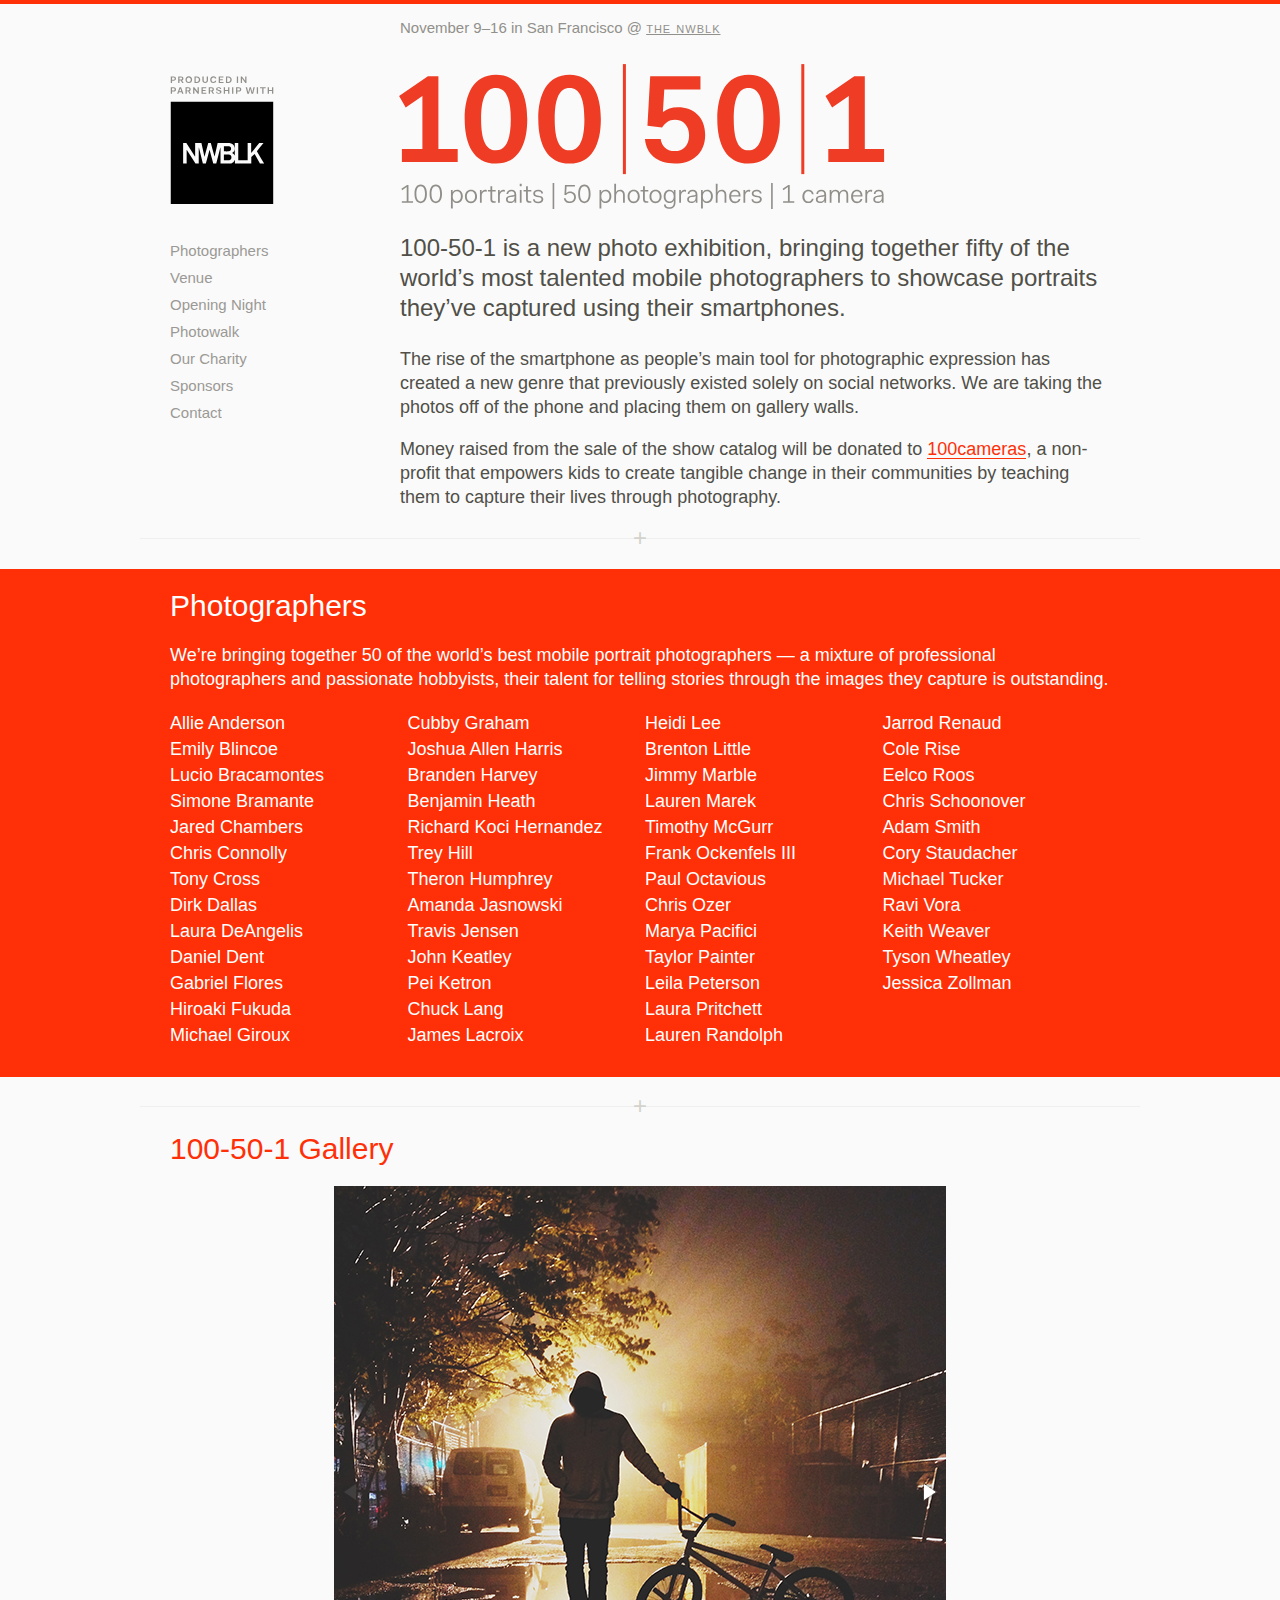
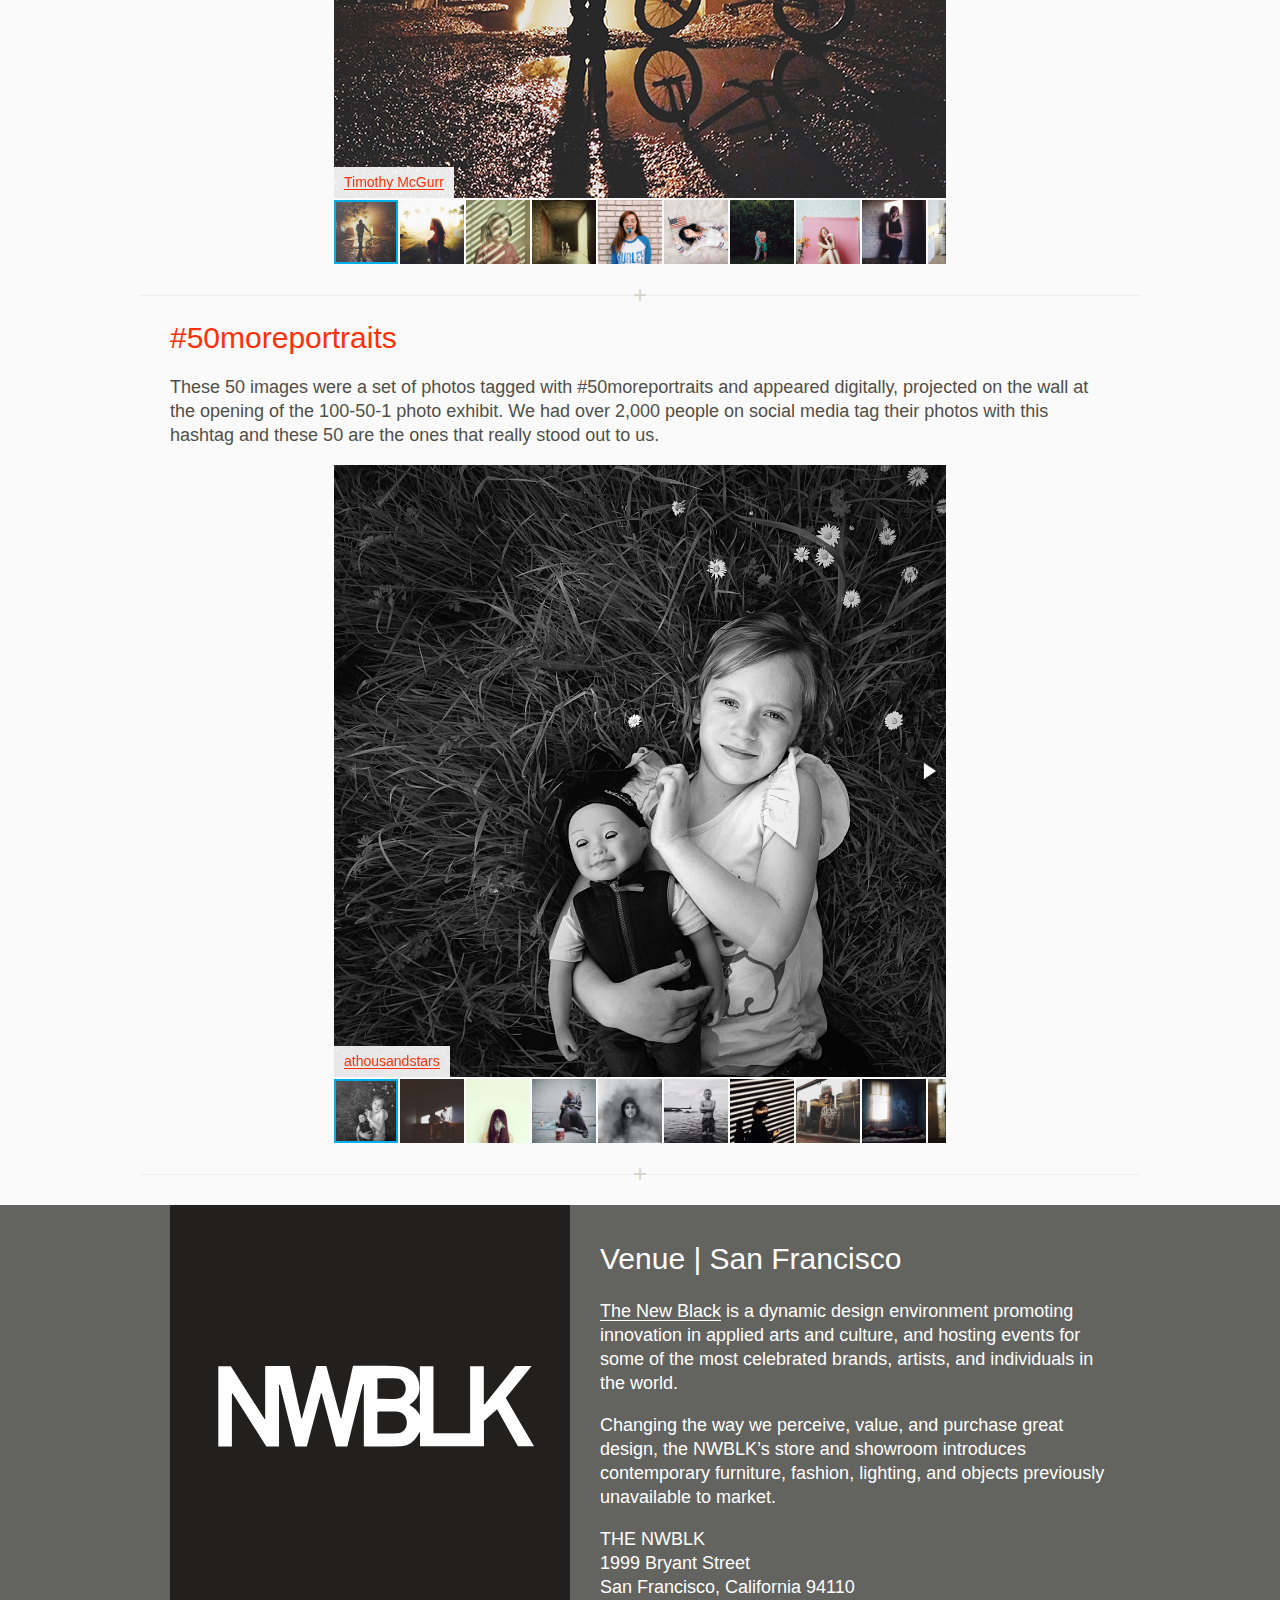
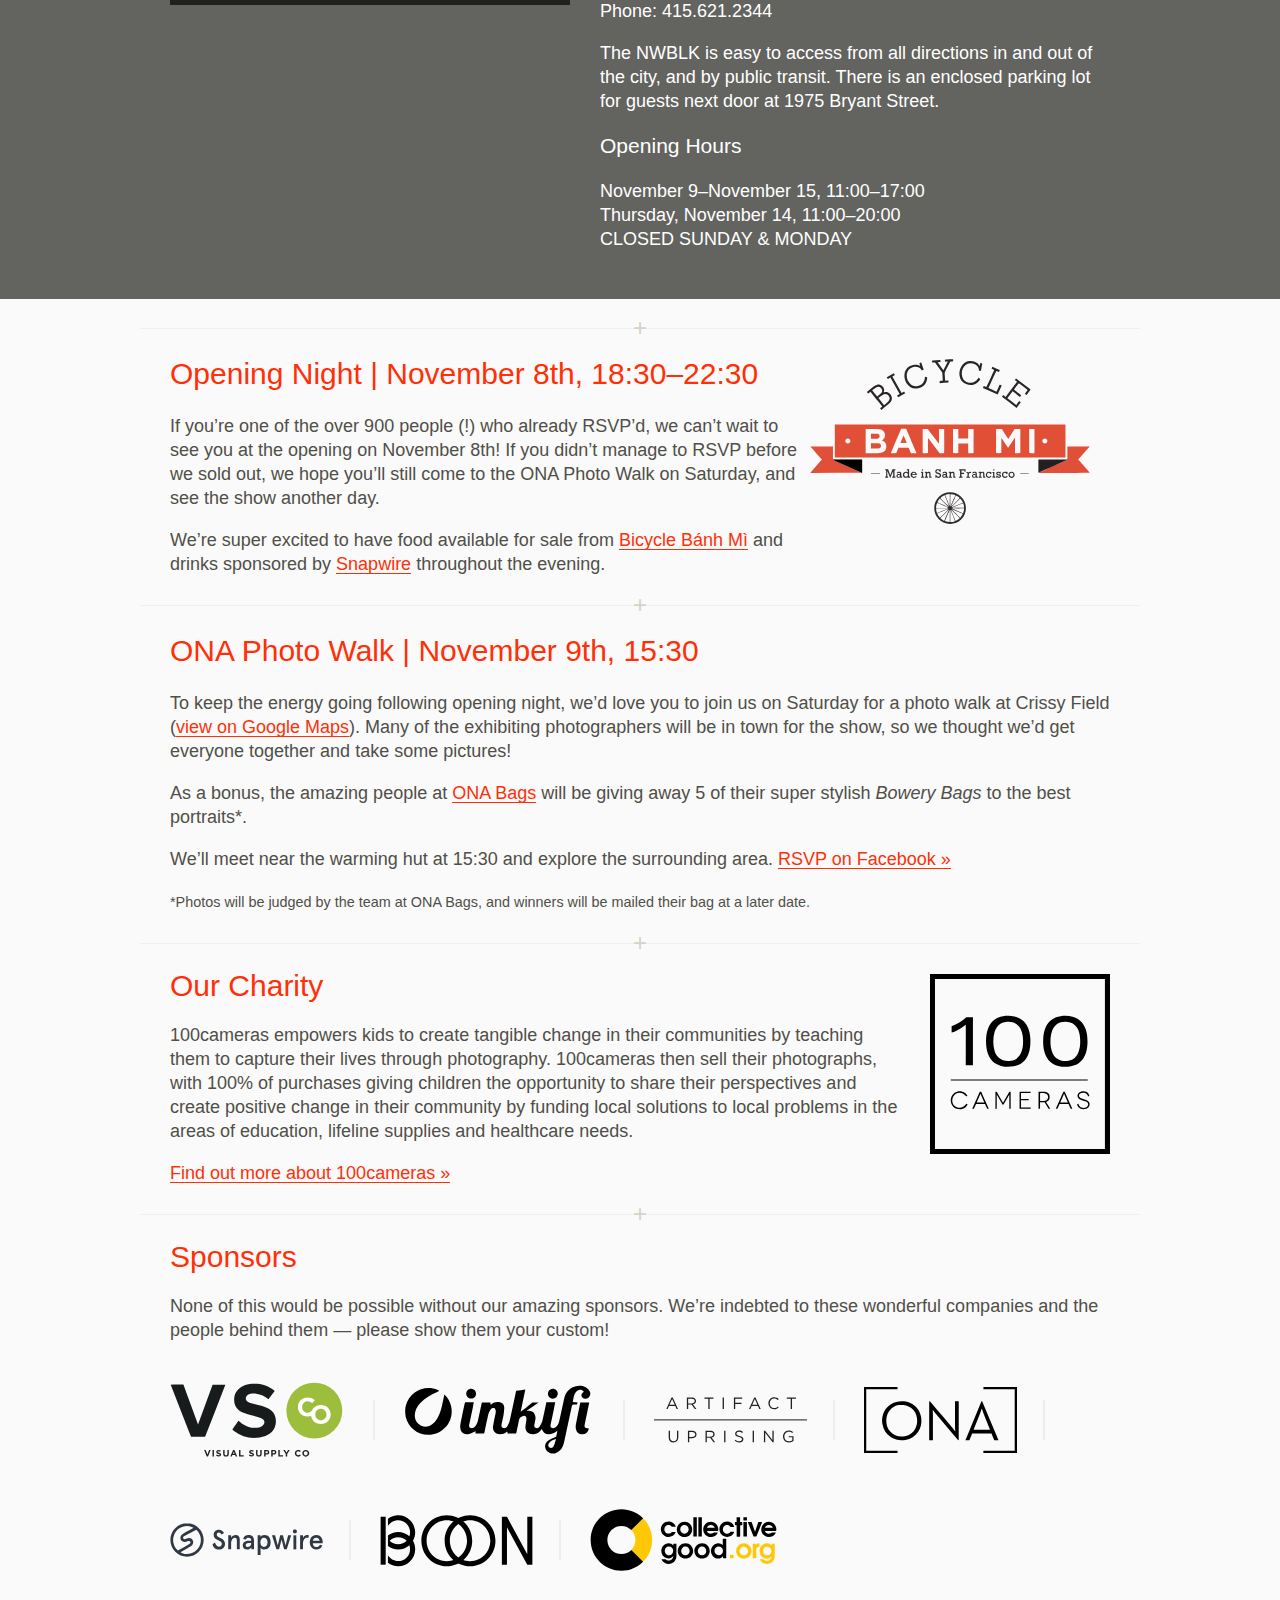
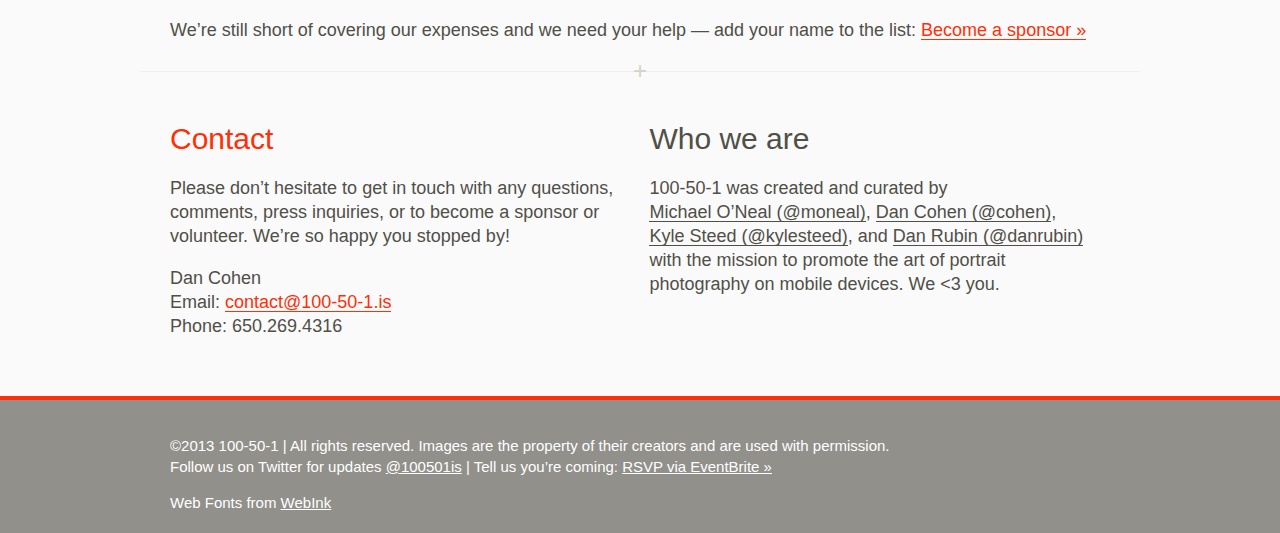
==== commit 53ab928d: "added main and 50more galleries" ====
--- a/100-50-1.is/index-gallery-dev.html
+++ b/100-50-1.is/index-gallery-dev.html
@@ -137,6 +137,174 @@
                 </article>
             </div>
 
+            <div class="galleries-container">
+              <article id="gallery-100portraits" class="gallery">
+                <section>
+                  <h2>100-50-1 Gallery</h2>
+                  <div class="fotorama" data-nav="thumbs">
+                    <img src="img/main-gallery/13thwitness_1.jpg" data-caption="<a href='http://instagram.com/13thwitness'>Timothy McGurr</a>"/>
+                    <img src="img/main-gallery/13thwitness_2.jpg" data-caption="<a href='http://instagram.com/13thwitness'>Timothy McGurr</a>"/>
+                    <img src="img/main-gallery/adam_smith_1.jpg" data-caption="<a href='http://instagram.com/adamjoelsmith'>Adam Smith</a>"/>
+                    <img src="img/main-gallery/adam_smith_2.jpg" data-caption="<a href='http://instagram.com/adamjoelsmith'>Adam Smith</a>"/>
+                    <img src="img/main-gallery/allie_anderson_1.jpg" data-caption="<a href='http://instagram.com/allistrange'>Allie Anderson</a>"/>
+                    <img src="img/main-gallery/allie_anderson_2.jpg" data-caption="<a href='http://instagram.com/allistrange'>Allie Anderson</a>"/>
+                    <img src="img/main-gallery/amanda_jasnowski_1.jpg" data-caption="<a href='http://instagram.com/hokaytokay'>Amanda Jasnowski</a>"/>
+                    <img src="img/main-gallery/amanda_jasnowski_2.jpg" data-caption="<a href='http://instagram.com/hokaytokay'>Amanda Jasnowski</a>"/>
+                    <img src="img/main-gallery/benjamin_heath_1.jpg" data-caption="<a href='http://instagram.com/benjaminheath'>Benjamin Heath</a>"/>
+                    <img src="img/main-gallery/benjamin_heath_3.jpg" data-caption="<a href='http://instagram.com/benjaminheath'>Benjamin Heath</a>"/>
+                    <img src="img/main-gallery/branden_harvey_1.jpg" data-caption="<a href='http://instagram.com/brandenharvey'>Branden Harvey</a>"/>
+                    <img src="img/main-gallery/branden_harvey_2.jpg" data-caption="<a href='http://instagram.com/brandenharvey'>Branden Harvey</a>"/>
+                    <img src="img/main-gallery/brenton_little_1.jpg" data-caption="<a href='http://instagram.com/brenton_clarke'>Brenton Little</a>"/>
+                    <img src="img/main-gallery/brenton_little_2.jpg" data-caption="<a href='http://instagram.com/brenton_clarke'>Brenton Little</a>"/>
+                    <img src="img/main-gallery/chris_connolly_1.jpg" data-caption="<a href='http://instagram.com/chrisconnolly'>Chris Connolly</a>"/>
+                    <img src="img/main-gallery/chris_connolly_2.jpg" data-caption="<a href='http://instagram.com/chrisconnolly'>Chris Connolly</a>"/>
+                    <img src="img/main-gallery/chris_ozer_1.jpg" data-caption="<a href='http://instagram.com/chrisozer'>Chris Ozer</a>"/>
+                    <img src="img/main-gallery/chris_ozer_2.jpg" data-caption="<a href='http://instagram.com/chrisozer'>Chris Ozer</a>"/>
+                    <img src="img/main-gallery/chris_schoonover_1.jpg" data-caption="<a href='http://instagram.com/cschoonover'>Chris Schoonover</a>"/>
+                    <img src="img/main-gallery/chris_schoonover_2.jpg" data-caption="<a href='http://instagram.com/cschoonover'>Chris Schoonover</a>"/>
+                    <img src="img/main-gallery/chuck_lang_1.jpg" data-caption="<a href='http://instagram.com/rollerodyssey'>Chuck Lang</a>"/>
+                    <img src="img/main-gallery/chuck_lang_3.jpg" data-caption="<a href='http://instagram.com/rollerodyssey'>Chuck Lang</a>"/>
+                    <img src="img/main-gallery/cole_rise_1.jpg" data-caption="<a href='http://instagram.com/colerise'>Cole Rise</a>"/>
+                    <img src="img/main-gallery/cole_rise_2.jpg" data-caption="<a href='http://instagram.com/colerise'>Cole Rise</a>"/>
+                    <img src="img/main-gallery/cory_ staudacher_1.jpg" data-caption="<a href='http://instagram.com/withhearts'>Cory Staudacher</a>"/>
+                    <img src="img/main-gallery/cory_ staudacher_2.jpg" data-caption="<a href='http://instagram.com/withhearts'>Cory Staudacher</a>"/>
+                    <img src="img/main-gallery/cubby_graham_1.jpg" data-caption="<a href='http://instagram.com/cubbygraham'>Cubby Graham</a>"/>
+                    <img src="img/main-gallery/cubby_graham_2.jpg" data-caption="<a href='http://instagram.com/cubbygraham'>Cubby Graham</a>"/>
+                    <img src="img/main-gallery/daniel_dent_1.jpg" data-caption="<a href='http://instagram.com/ddent'>Daniel Dent</a>"/>
+                    <img src="img/main-gallery/daniel_dent_2.jpg" data-caption="<a href='http://instagram.com/ddent'>Daniel Dent</a>"/>
+                    <img src="img/main-gallery/dirk_dallas_1.jpg" data-caption="<a href='http://instagram.com/dirka'>Dirk Dallas</a>"/>
+                    <img src="img/main-gallery/dirk_dallas_2.jpg" data-caption="<a href='http://instagram.com/dirka'>Dirk Dallas</a>"/>
+                    <img src="img/main-gallery/eelco_roos_1.jpg" data-caption="<a href='http://instagram.com/croyable'>Eelco Roos</a>"/>
+                    <img src="img/main-gallery/eelco_roos_2.jpg" data-caption="<a href='http://instagram.com/croyable'>Eelco Roos</a>"/>
+                    <img src="img/main-gallery/emily_blincoe_1.jpg" data-caption="<a href='http://instagram.com/thuglifeforevs'>Emily Blincoe</a>"/>
+                    <img src="img/main-gallery/emily_blincoe_2.jpg" data-caption="<a href='http://instagram.com/thuglifeforevs'>Emily Blincoe</a>"/>
+                    <img src="img/main-gallery/frank_ockenfels_2.jpg" data-caption="<a href='http://instagram.com/fwo3'>Frank Ockenfels III</a>"/>
+                    <img src="img/main-gallery/frank_ockenfels_3.jpg" data-caption="<a href='http://instagram.com/fwo3'>Frank Ockenfels III</a>"/>
+                    <img src="img/main-gallery/gabriel_flores_1.jpg" data-caption="<a href='http://instagram.com/_gabrielflores'>Gabriel Flores</a>"/>
+                    <img src="img/main-gallery/gabriel_flores_2.jpg" data-caption="<a href='http://instagram.com/_gabrielflores'>Gabriel Flores</a>"/>
+                    <img src="img/main-gallery/heidi_lee_1.jpg" data-caption="<a href='http://instagram.com/badtzxo'>Heidi Lee</a>"/>
+                    <img src="img/main-gallery/heidi_lee_2.jpg" data-caption="<a href='http://instagram.com/badtzxo'>Heidi Lee</a>"/>
+                    <img src="img/main-gallery/hiroaki_fukuda_1.jpg" data-caption="<a href='http://instagram.com/hirozzzz'>Hiroaki Fukuda</a>"/>
+                    <img src="img/main-gallery/hiroaki_fukuda_2.jpg" data-caption="<a href='http://instagram.com/hirozzzz'>Hiroaki Fukuda</a>"/>
+                    <img src="img/main-gallery/james_lacroix_1.jpg" data-caption="<a href='http://instagram.com/jameslacroix'>James Lacroix</a>"/>
+                    <img src="img/main-gallery/james_lacroix_2.jpg" data-caption="<a href='http://instagram.com/jameslacroix'>James Lacroix</a>"/>
+                    <img src="img/main-gallery/jared_chambers_1.jpg" data-caption="<a href='http://instagram.com/jaredchambers'>Jared Chambers</a>"/>
+                    <img src="img/main-gallery/jared_chambers_2.jpg" data-caption="<a href='http://instagram.com/jaredchambers'>Jared Chambers</a>"/>
+                    <img src="img/main-gallery/jarrod_reno_1.jpg" data-caption="<a href='http://instagram.com/jarrodreno'>Jarrod Renaud</a>"/>
+                    <img src="img/main-gallery/jarrod_reno_2.jpg" data-caption="<a href='http://instagram.com/jarrodreno'>Jarrod Renaud</a>"/>
+                    <img src="img/main-gallery/jessica_zollman_1.jpg" data-caption="<a href='http://instagram.com/jayzombie'>Jessica Zollman</a>"/>
+                    <img src="img/main-gallery/jessica_zollman_2.jpg" data-caption="<a href='http://instagram.com/jayzombie'>Jessica Zollman</a>"/>
+                    <img src="img/main-gallery/jimmy_marble_1.jpg" data-caption="<a href='http://instagram.com/jimmymarble'>Jimmy Marble</a>"/>
+                    <img src="img/main-gallery/jimmy_marble_2.jpg" data-caption="<a href='http://instagram.com/jimmymarble'>Jimmy Marble</a>"/>
+                    <img src="img/main-gallery/john_keatley_1.jpg" data-caption="<a href='http://instagram.com/johnkeatley'>John Keatley</a>"/>
+                    <img src="img/main-gallery/john_keatley_2.jpg" data-caption="<a href='http://instagram.com/johnkeatley'>John Keatley</a>"/>
+                    <img src="img/main-gallery/joshua_allen_harris_2.jpg" data-caption="<a href='http://instagram.com/joshua_allen_harris'>Joshua Allen Harris</a>"/>
+                    <img src="img/main-gallery/joshua_allen_harris_3.jpg" data-caption="<a href='http://instagram.com/joshua_allen_harris'>Joshua Allen Harris</a>"/>
+                    <img src="img/main-gallery/keith_weaver_1.jpg" data-caption="<a href='http://instagram.com/keithweaver'>Keith Weaver</a>"/>
+                    <img src="img/main-gallery/keith_weaver_2.jpg" data-caption="<a href='http://instagram.com/keithweaver'>Keith Weaver</a>"/>
+                    <img src="img/main-gallery/laura_deangelis_1.jpg" data-caption="<a href='http://instagram.com/lauradeangelis'>Laura DeAngelis</a>"/>
+                    <img src="img/main-gallery/laura_deangelis_2.jpg" data-caption="<a href='http://instagram.com/lauradeangelis'>Laura DeAngelis</a>"/>
+                    <img src="img/main-gallery/laura_pritchett_1.jpg" data-caption="<a href='http://instagram.com/bythebrush'>Laura Pritchett</a>"/>
+                    <img src="img/main-gallery/laura_pritchett_2.jpg" data-caption="<a href='http://instagram.com/bythebrush'>Laura Pritchett</a>"/>
+                    <img src="img/main-gallery/lauren_marek_1.jpg" data-caption="<a href='http://instagram.com/laurenmarek'>Lauren Marek</a>"/>
+                    <img src="img/main-gallery/lauren_marek_2.jpg" data-caption="<a href='http://instagram.com/laurenmarek'>Lauren Marek</a>"/>
+                    <img src="img/main-gallery/lauren_randolph_1.jpg" data-caption="<a href='http://instagram.com/laurenlemon'>Lauren Randolph</a>"/>
+                    <img src="img/main-gallery/lauren_randolph_2.jpg" data-caption="<a href='http://instagram.com/laurenlemon'>Lauren Randolph</a>"/>
+                    <img src="img/main-gallery/leila_peterson_1.jpg" data-caption="<a href='http://instagram.com/dearleila'>Leila Peterson</a>"/>
+                    <img src="img/main-gallery/leila_peterson_2.jpg" data-caption="<a href='http://instagram.com/dearleila'>Leila Peterson</a>"/>
+                    <img src="img/main-gallery/lucio_bracamontes_1.jpg" data-caption="<a href='http://instagram.com/luciomx*'>Lucio Bracamontes</a>"/>
+                    <img src="img/main-gallery/lucio_bracamontes_2.jpg" data-caption="<a href='http://instagram.com/luciomx*'>Lucio Bracamontes</a>"/>
+                    <img src="img/main-gallery/marya_pacifici_1.jpg" data-caption="<a href='http://instagram.com/_marya_'>Marya Pacifici</a>"/>
+                    <img src="img/main-gallery/marya_pacifici_2.jpg" data-caption="<a href='http://instagram.com/_marya_'>Marya Pacifici</a>"/>
+                    <img src="img/main-gallery/michael_giroux_1.jpg" data-caption="<a href='http://instagram.com/michaelgiroux'>Michael Giroux</a>"/>
+                    <img src="img/main-gallery/michael_giroux_2.jpg" data-caption="<a href='http://instagram.com/michaelgiroux'>Michael Giroux</a>"/>
+                    <img src="img/main-gallery/michael_tucker_1.jpg" data-caption="<a href='http://instagram.com/mchltckr'>Michael Tucker</a>"/>
+                    <img src="img/main-gallery/michael_tucker_2.jpg" data-caption="<a href='http://instagram.com/mchltckr'>Michael Tucker</a>"/>
+                    <img src="img/main-gallery/paul_octavious_1.jpg" data-caption="<a href='http://instagram.com/pauloctavious'>Paul Octavious</a>"/>
+                    <img src="img/main-gallery/paul_octavious_2.jpg" data-caption="<a href='http://instagram.com/pauloctavious'>Paul Octavious</a>"/>
+                    <img src="img/main-gallery/pei_ketron_1.jpg" data-caption="<a href='http://instagram.com/pketron'>Pei Ketron</a>"/>
+                    <img src="img/main-gallery/pei_ketron_2.jpg" data-caption="<a href='http://instagram.com/pketron'>Pei Ketron</a>"/>
+                    <img src="img/main-gallery/ravi_vora_1.jpg" data-caption="<a href='http://instagram.com/ravivora'>Ravi Vora</a>"/>
+                    <img src="img/main-gallery/ravi_vora_2.jpg" data-caption="<a href='http://instagram.com/ravivora'>Ravi Vora</a>"/>
+                    <img src="img/main-gallery/richard_koci_hernandez_1.jpg" data-caption="<a href='http://instagram.com/koci'>Richard Koci Hernandez</a>"/>
+                    <img src="img/main-gallery/richard_koci_hernandez_2.jpg" data-caption="<a href='http://instagram.com/koci'>Richard Koci Hernandez</a>"/>
+                    <img src="img/main-gallery/simone_bramante_3.jpg" data-caption="<a href='http://instagram.com/brahmino'>Simone Bramante</a>"/>
+                    <img src="img/main-gallery/simone_bramante_5.jpg" data-caption="<a href='http://instagram.com/brahmino'>Simone Bramante</a>"/>
+                    <img src="img/main-gallery/taylor_painter_1.jpg" data-caption="<a href='http://instagram.com/tpainter'>Taylor Painter</a>"/>
+                    <img src="img/main-gallery/taylor_painter_4.jpg" data-caption="<a href='http://instagram.com/tpainter'>Taylor Painter</a>"/>
+                    <img src="img/main-gallery/theron_humphrey_1.jpg" data-caption="<a href='http://instagram.com/thiswildidea'>Theron Humphrey</a>"/>
+                    <img src="img/main-gallery/theron_humphrey_3.jpg" data-caption="<a href='http://instagram.com/thiswildidea'>Theron Humphrey</a>"/>
+                    <img src="img/main-gallery/tony_cross_2.jpg" data-caption="<a href='http://instagram.com/tonycross'>Tony Cross</a>"/>
+                    <img src="img/main-gallery/tony_cross_3.jpg" data-caption="<a href='http://instagram.com/tonycross'>Tony Cross</a>"/>
+                    <img src="img/main-gallery/travis_jensen_1.jpg" data-caption="<a href='http://instagram.com/travisjensen'>Travis Jensen</a>"/>
+                    <img src="img/main-gallery/travis_jensen_3.jpg" data-caption="<a href='http://instagram.com/travisjensen'>Travis Jensen</a>"/>
+                    <img src="img/main-gallery/trey_hill_1.jpg" data-caption="<a href='http://instagram.com/squarerootof9'>Trey Hill</a>"/>
+                    <img src="img/main-gallery/trey_hill_2.jpg" data-caption="<a href='http://instagram.com/squarerootof9'>Trey Hill</a>"/>
+                    <img src="img/main-gallery/tyson_wheatley_3.jpg" data-caption="<a href='http://instagram.com/twheat'>Tyson Wheatley</a>"/>
+                    <img src="img/main-gallery/tyson_wheatley_4.jpg" data-caption="<a href='http://instagram.com/twheat'>Tyson Wheatley</a>"/>
+                  </div>
+                </section>
+              </article>
+
+              <article id="gallery-50more" class="gallery">
+                <section>
+                  <h2>#50moreportraits</h2>
+                  <p>These 50 images were a set of photos tagged with #50moreportraits and appeared digitally, projected on the wall at the opening of the 100-50-1 photo exhibit. We had over 2,000 people on social media tag their photos with this hashtag and these 50 are the ones that really stood out to us.</p>
+                  <div class="fotorama" data-nav="thumbs">
+                    <img src="img/50MORE/athousandstars.jpg" data-caption="<a href='http://instagram.com/athousandstars'>athousandstars</a>"/>
+                    <img src="img/50MORE/atvlobos.jpg" data-caption="<a href='http://instagram.com/atvlobos'>atvlobos</a>"/>
+                    <img src="img/50MORE/axlif.jpg" data-caption="<a href='http://instagram.com/axlif'>axlif</a>"/>
+                    <img src="img/50MORE/bannybobanny.jpg" data-caption="<a href='http://instagram.com/bannybobanny'>bannybobanny</a>"/>
+                    <img src="img/50MORE/benjaminedward.jpg" data-caption="<a href='http://instagram.com/benjaminedward'>benjaminedward</a>"/>
+                    <img src="img/50MORE/curious2119.jpg" data-caption="<a href='http://instagram.com/cruious2119'>cruious2119</a>"/>
+                    <img src="img/50MORE/danielseunglee.jpg" data-caption="<a href='http://instagram.com/danielseunglee'>danielseunglee</a>"/>
+                    <img src="img/50MORE/donalrey.jpg" data-caption="<a href='http://instagram.com/donalrey'>donalrey</a>"/>
+                    <img src="img/50MORE/durty2shoes.jpg" data-caption="<a href='http://instagram.com/durty2shoes'>durty2shoes</a>"/>
+                    <img src="img/50MORE/eddielago.jpg" data-caption="<a href='http://instagram.com/eddielago'>eddielago</a>"/>
+                    <img src="img/50MORE/eknightmare.jpg" data-caption="<a href='http://instagram.com/eknightmare'>eknightmare</a>"/>
+                    <img src="img/50MORE/elizabethgilmore.jpg" data-caption="<a href='http://instagram.com/elizabethgilmore'>elizabethgilmore</a>"/>
+                    <img src="img/50MORE/emaritraffie.jpg" data-caption="<a href='http://instagram.com/emaritraffle'>emaritraffle</a>"/>
+                    <img src="img/50MORE/farhadsamari.jpg" data-caption="<a href='http://instagram.com/farhadsamri'>farhadsamri</a>"/>
+                    <img src="img/50MORE/jasonmpeterson.jpg" data-caption="<a href='http://instagram.com/jasonpeterson'>jasonpeterson</a>"/>
+                    <img src="img/50MORE/jordonious.jpg" data-caption="<a href='http://instagram.com/jordonious'>jordonious</a>"/>
+                    <img src="img/50MORE/joshuandrson.jpg" data-caption="<a href='http://instagram.com/joshuandrson'>joshuandrson</a>"/>
+                    <img src="img/50MORE/k_mao.jpg" data-caption="<a href='http://instagram.com/k_mao'>k_mao</a>"/>
+                    <img src="img/50MORE/kamercer.jpg" data-caption="<a href='http://instagram.com/kamercer'>kamercer</a>"/>
+                    <img src="img/50MORE/kat_in_nyc.jpg" data-caption="<a href='http://instagram.com/kat_in_nyc'>kat_in_nyc</a>"/>
+                    <img src="img/50MORE/kimhaggstrom.jpg" data-caption="<a href='http://instagram.com/kimhaggstrom'>kimhaggstrom</a>"/>
+                    <img src="img/50MORE/klodid.jpg" data-caption="<a href='http://instagram.com/klodid'>klodid</a>"/>
+                    <img src="img/50MORE/kristinrogers.jpg" data-caption="<a href='http://instagram.com/kristinrogers'>kristinrogers</a>"/>
+                    <img src="img/50MORE/lindleymarie.jpg" data-caption="<a href='http://instagram.com/lindleymarie'>lindleymarie</a>"/>
+                    <img src="img/50MORE/lorenbaxter.jpg" data-caption="<a href='http://instagram.com/lorenbaxter'>lorenbaxter</a>"/>
+                    <img src="img/50MORE/mariannehope.jpg" data-caption="<a href='http://instagram.com/mariannehope'>mariannehope</a>"/>
+                    <img src="img/50MORE/mariterecr.jpg" data-caption="<a href='http://instagram.com/mariterecr'>mariterecr</a>"/>
+                    <img src="img/50MORE/mark_saldana.jpg" data-caption="<a href='http://instagram.com/mark_saldana'>mark_saldana</a>"/>
+                    <img src="img/50MORE/matthewdenis.jpg" data-caption="<a href='http://instagram.com/matthewdenis'>matthewdenis</a>"/>
+                    <img src="img/50MORE/mikestinson.jpg" data-caption="<a href='http://instagram.com/mikestinson'>mikestinson</a>"/>
+                    <img src="img/50MORE/mitchclark.jpg" data-caption="<a href='http://instagram.com/mitchclark'>mitchclark</a>"/>
+                    <img src="img/50MORE/noahsheldon.jpg" data-caption="<a href='http://instagram.com/noahsheldon'>noahsheldon</a>"/>
+                    <img src="img/50MORE/palomaparrot.jpg" data-caption="<a href='http://instagram.com/palomaparrot'>palomaparrot</a>"/>
+                    <img src="img/50MORE/petehalvorsen.jpg" data-caption="<a href='http://instagram.com/petehalvorsen'>petehalvorsen</a>"/>
+                    <img src="img/50MORE/puanindya.jpg" data-caption="<a href='http://instagram.com/puanindya'>puanindya</a>"/>
+                    <img src="img/50MORE/reallykindofamazing.jpg" data-caption="<a href='http://instagram.com/reallykindofamazing'>reallykindofamazing</a>"/>
+                    <img src="img/50MORE/rodneywithers.jpg" data-caption="<a href='http://instagram.com/rodneywithers'>rodneywithers</a>"/>
+                    <img src="img/50MORE/saliminima.jpg" data-caption="<a href='http://instagram.com/saliminima'>saliminima</a>"/>
+                    <img src="img/50MORE/sashafoto.jpg" data-caption="<a href='http://instagram.com/sashafoto'>sashafoto</a>"/>
+                    <img src="img/50MORE/saysthefox.jpg" data-caption="<a href='http://instagram.com/saysthefox'>saysthefox</a>"/>
+                    <img src="img/50MORE/shawnroller.jpg" data-caption="<a href='http://instagram.com/shawnroller'>shawnroller</a>"/>
+                    <img src="img/50MORE/sweatengine.jpg" data-caption="<a href='http://instagram.com/sweatengine'>sweatengine</a>"/>
+                    <img src="img/50MORE/timlampe.jpg" data-caption="<a href='http://instagram.com/tinabee'>tinabee</a>"/>
+                    <img src="img/50MORE/trevortht.jpg" data-caption="<a href='http://instagram.com/trevortht'>trevortht</a>"/>
+                    <img src="img/50MORE/trevortraynor.jpg" data-caption="<a href='http://instagram.com/trevortraynor'>trevortraynor</a>"/>
+                    <img src="img/50MORE/vananooch.jpg" data-caption="<a href='http://instagram.com/vananooch'>vananooch</a>"/>
+                    <img src="img/50MORE/veekster.jpg" data-caption="<a href='http://instagram.com/veekster'>veekster</a>"/>
+                    <img src="img/50MORE/whighfield.jpg" data-caption="<a href='http://instagram.com/whighfield'>whighfield</a>"/>
+                    <img src="img/50MORE/xantheb.jpg" data-caption="<a href='http://instagram.com/xandtheb'>xandtheb</a>"/>
+                  </div>
+                </section>
+              </article>
+            </div>
+
             <div class="venue-container">
                 <article id="venue">
                     <section>
@@ -159,65 +327,6 @@
                     </section>
                 </article>
             </div>
-
-            <article id="gallery-50more" class="gallery">
-                <section>
-                    <h2>#50MOREPORTRAITS</h2>
-                    <p>Lorem ipsum dolor sit amet, consectetur adipisicing elit, sed do eiusmod tempor incididunt ut labore et dolore magna aliqua. Ut enim ad minim veniam, quis nostrud exercitation ullamco laboris nisi ut aliquip ex ea commodo consequat.</p>
-                    <div class="fotorama" data-nav="thumbs">
-                      <img src="img/50MORE/athousandstars.jpg"/>
-                      <img src="img/50MORE/atvlobos.jpg"/>
-                      <img src="img/50MORE/axlif.jpg"/>
-                      <img src="img/50MORE/bannybobanny.jpg"/>
-                      <img src="img/50MORE/benjaminedward.jpg"/>
-                      <img src="img/50MORE/curious2119.jpg"/>
-                      <img src="img/50MORE/danielseunglee.jpg"/>
-                      <img src="img/50MORE/donalrey.jpg"/>
-                      <img src="img/50MORE/durty2shoes.jpg"/>
-                      <img src="img/50MORE/eddielago.jpg"/>
-                      <img src="img/50MORE/eknightmare.jpg"/>
-                      <img src="img/50MORE/elizabethgilmore.jpg"/>
-                      <img src="img/50MORE/emaritraffie.jpg"/>
-                      <img src="img/50MORE/farhadsamari.jpg"/>
-                      <img src="img/50MORE/jasonmpeterson.jpg"/>
-                      <img src="img/50MORE/jordonious.jpg"/>
-                      <img src="img/50MORE/joshuandrson.jpg"/>
-                      <img src="img/50MORE/k_mao.jpg"/>
-                      <img src="img/50MORE/kamercer.jpg"/>
-                      <img src="img/50MORE/kat_in_nyc.jpg"/>
-                      <img src="img/50MORE/kimhaggstrom.jpg"/>
-                      <img src="img/50MORE/klodid.jpg"/>
-                      <img src="img/50MORE/kristinrogers.jpg"/>
-                      <img src="img/50MORE/lindleymarie.jpg"/>
-                      <img src="img/50MORE/lorenbaxter.jpg"/>
-                      <img src="img/50MORE/mariannehope.jpg"/>
-                      <img src="img/50MORE/mariterecr.jpg"/>
-                      <img src="img/50MORE/mark_saldana.jpg"/>
-                      <img src="img/50MORE/matthewdenis.jpg"/>
-                      <img src="img/50MORE/mikestinson.jpg"/>
-                      <img src="img/50MORE/mitchclark.jpg"/>
-                      <img src="img/50MORE/noahsheldon.jpg"/>
-                      <img src="img/50MORE/palomaparrot.jpg"/>
-                      <img src="img/50MORE/petehalvorsen.jpg"/>
-                      <img src="img/50MORE/puanindya.jpg"/>
-                      <img src="img/50MORE/reallykindofamazing.jpg"/>
-                      <img src="img/50MORE/rodneywithers.jpg"/>
-                      <img src="img/50MORE/saliminima.jpg"/>
-                      <img src="img/50MORE/sashafoto.jpg"/>
-                      <img src="img/50MORE/saysthefox.jpg"/>
-                      <img src="img/50MORE/shawnroller.jpg"/>
-                      <img src="img/50MORE/speeppola.jpg"/>
-                      <img src="img/50MORE/sweatengine.jpg"/>
-                      <img src="img/50MORE/timlampe.jpg"/>
-                      <img src="img/50MORE/trevortht.jpg"/>
-                      <img src="img/50MORE/trevortraynor.jpg"/>
-                      <img src="img/50MORE/vananooch.jpg"/>
-                      <img src="img/50MORE/veekster.jpg"/>
-                      <img src="img/50MORE/whighfield.jpg"/>
-                      <img src="img/50MORE/xantheb.jpg"/>
-                    </div>
-                </section>
-            </article>
 
             <article id="opening">
                 <section>
--- a/100-50-1.is/css/main.css
+++ b/100-50-1.is/css/main.css
@@ -278,11 +278,12 @@
 }
 
 .photographers-container {
-    background:#ff2f07 url(../img/filmstrip.jpg) repeat-x 50% 4px;
+    /*background:#ff2f07 url(../img/filmstrip.jpg) repeat-x 50% 4px;*/
+    background: #ff2f07;
     color:#fff;
 }
 #photographers {
-    padding:60px 0 30px;
+    padding:0 0 30px;
 }
 
 .venue-container {
